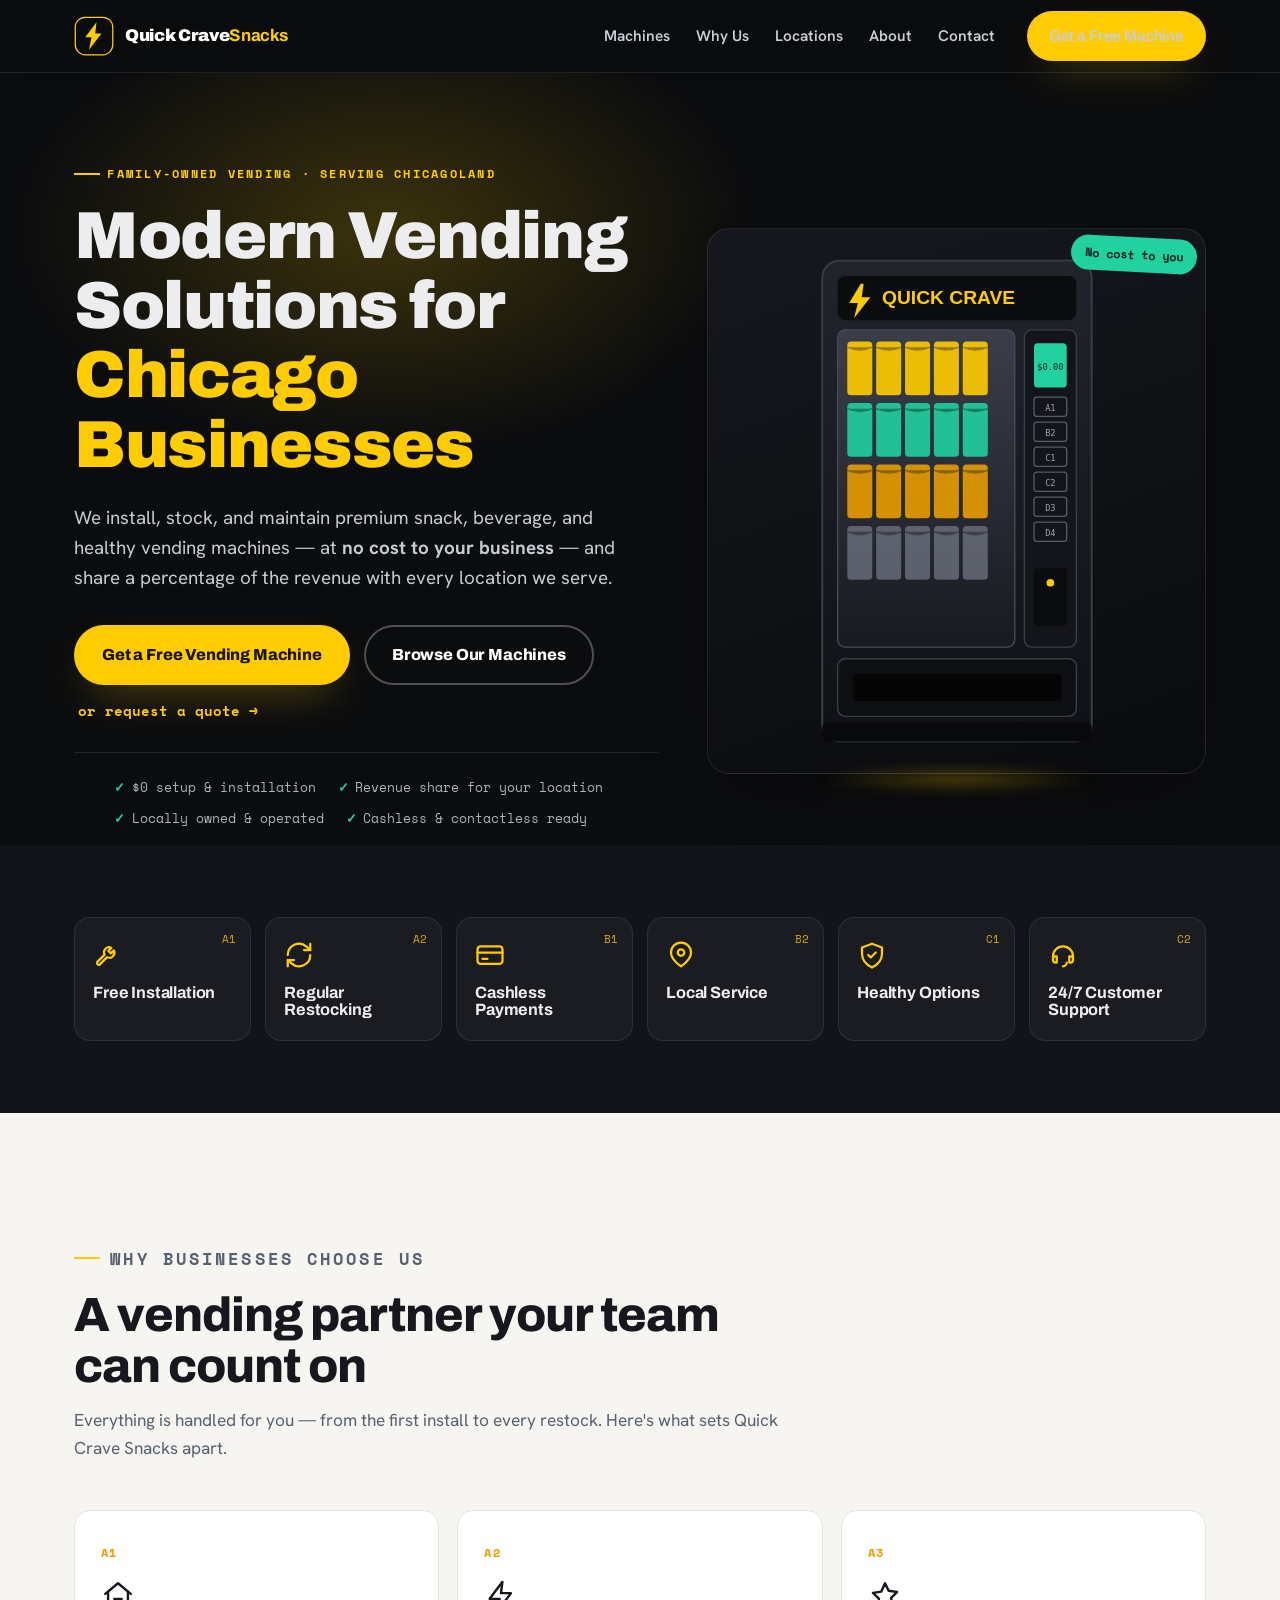
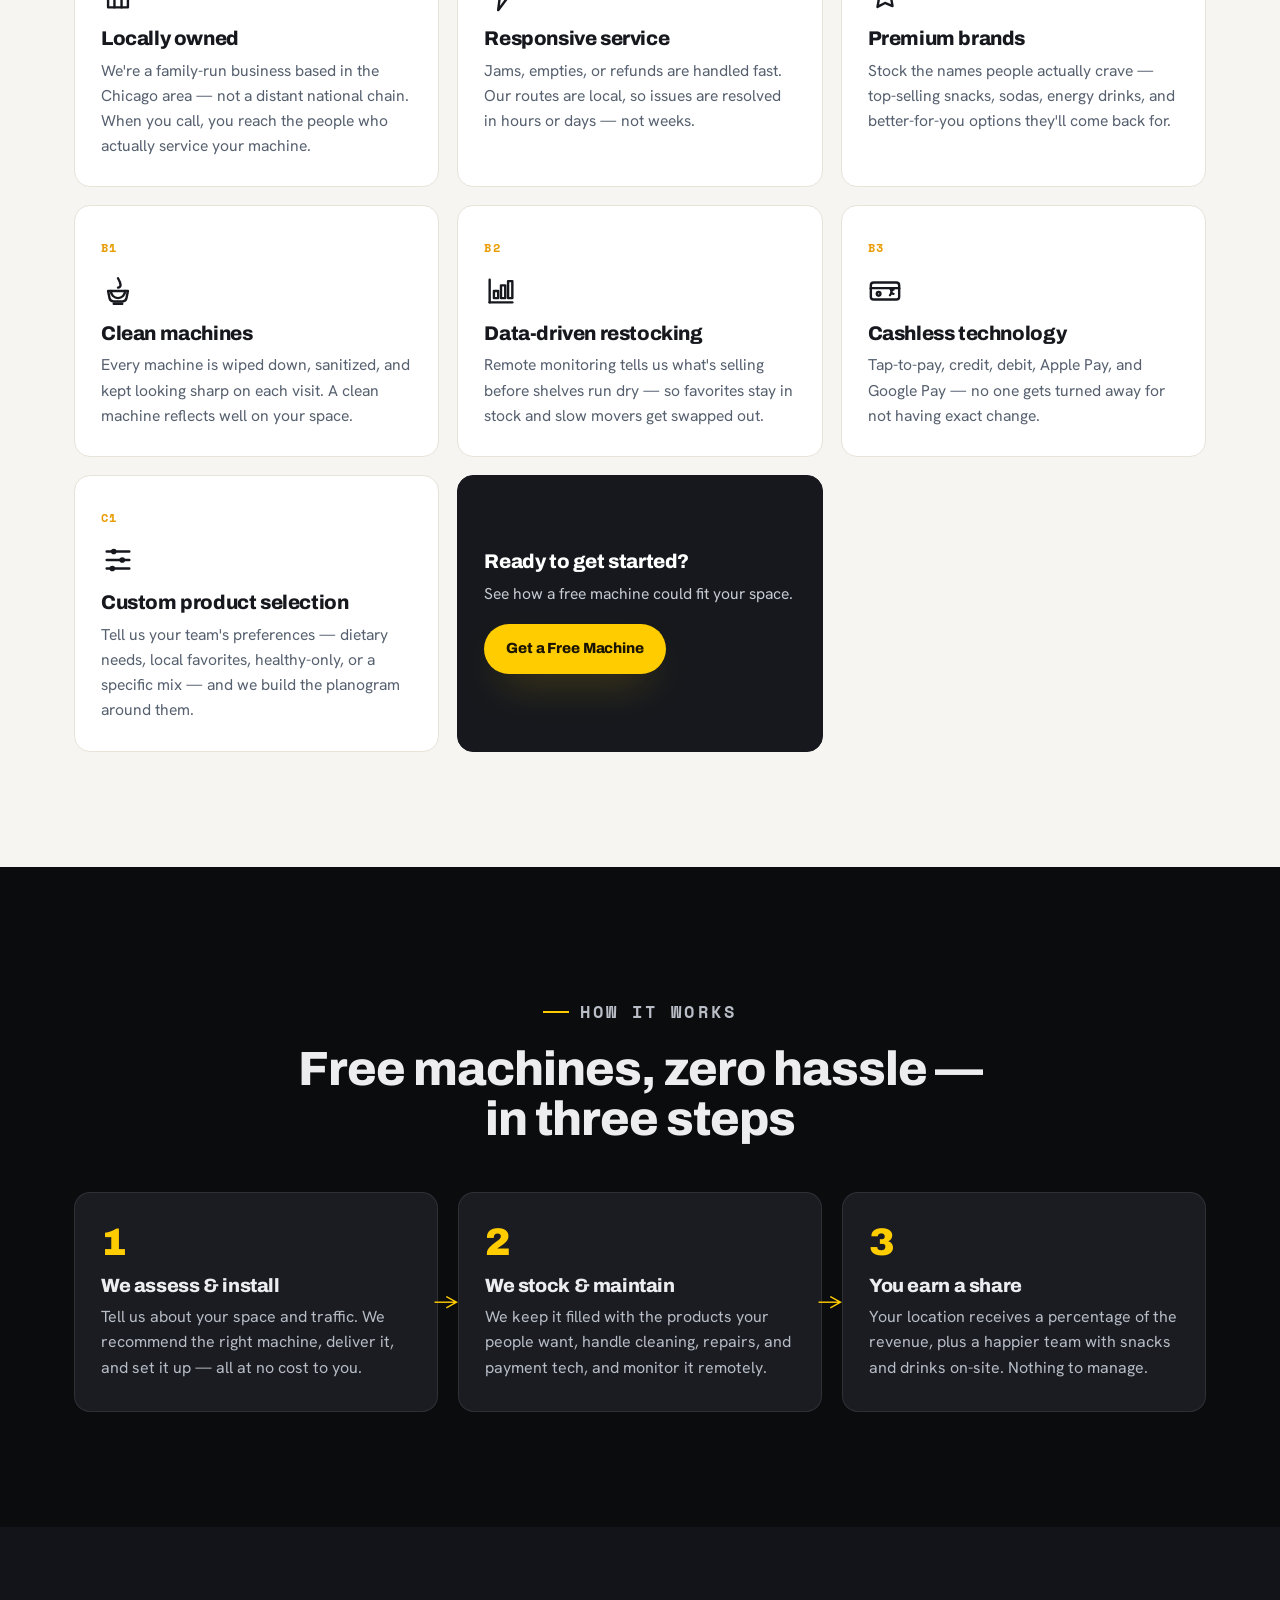
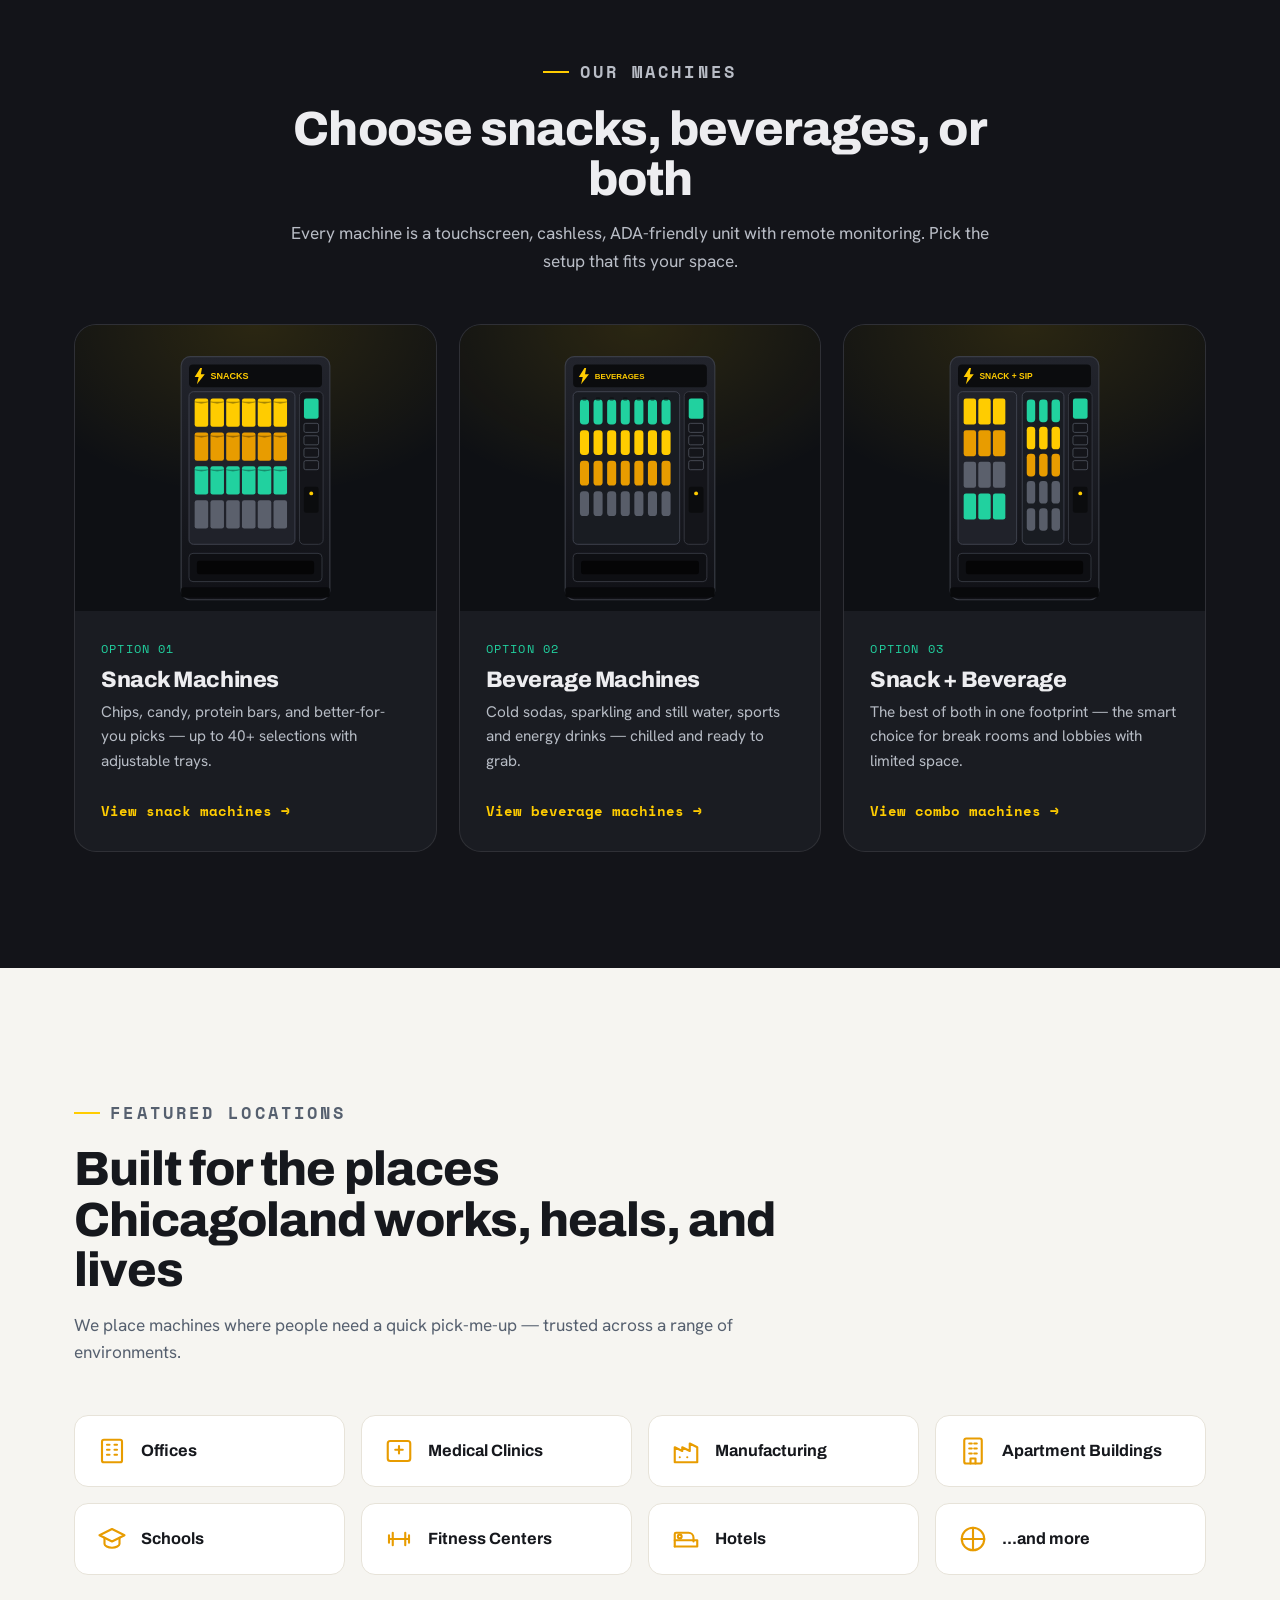
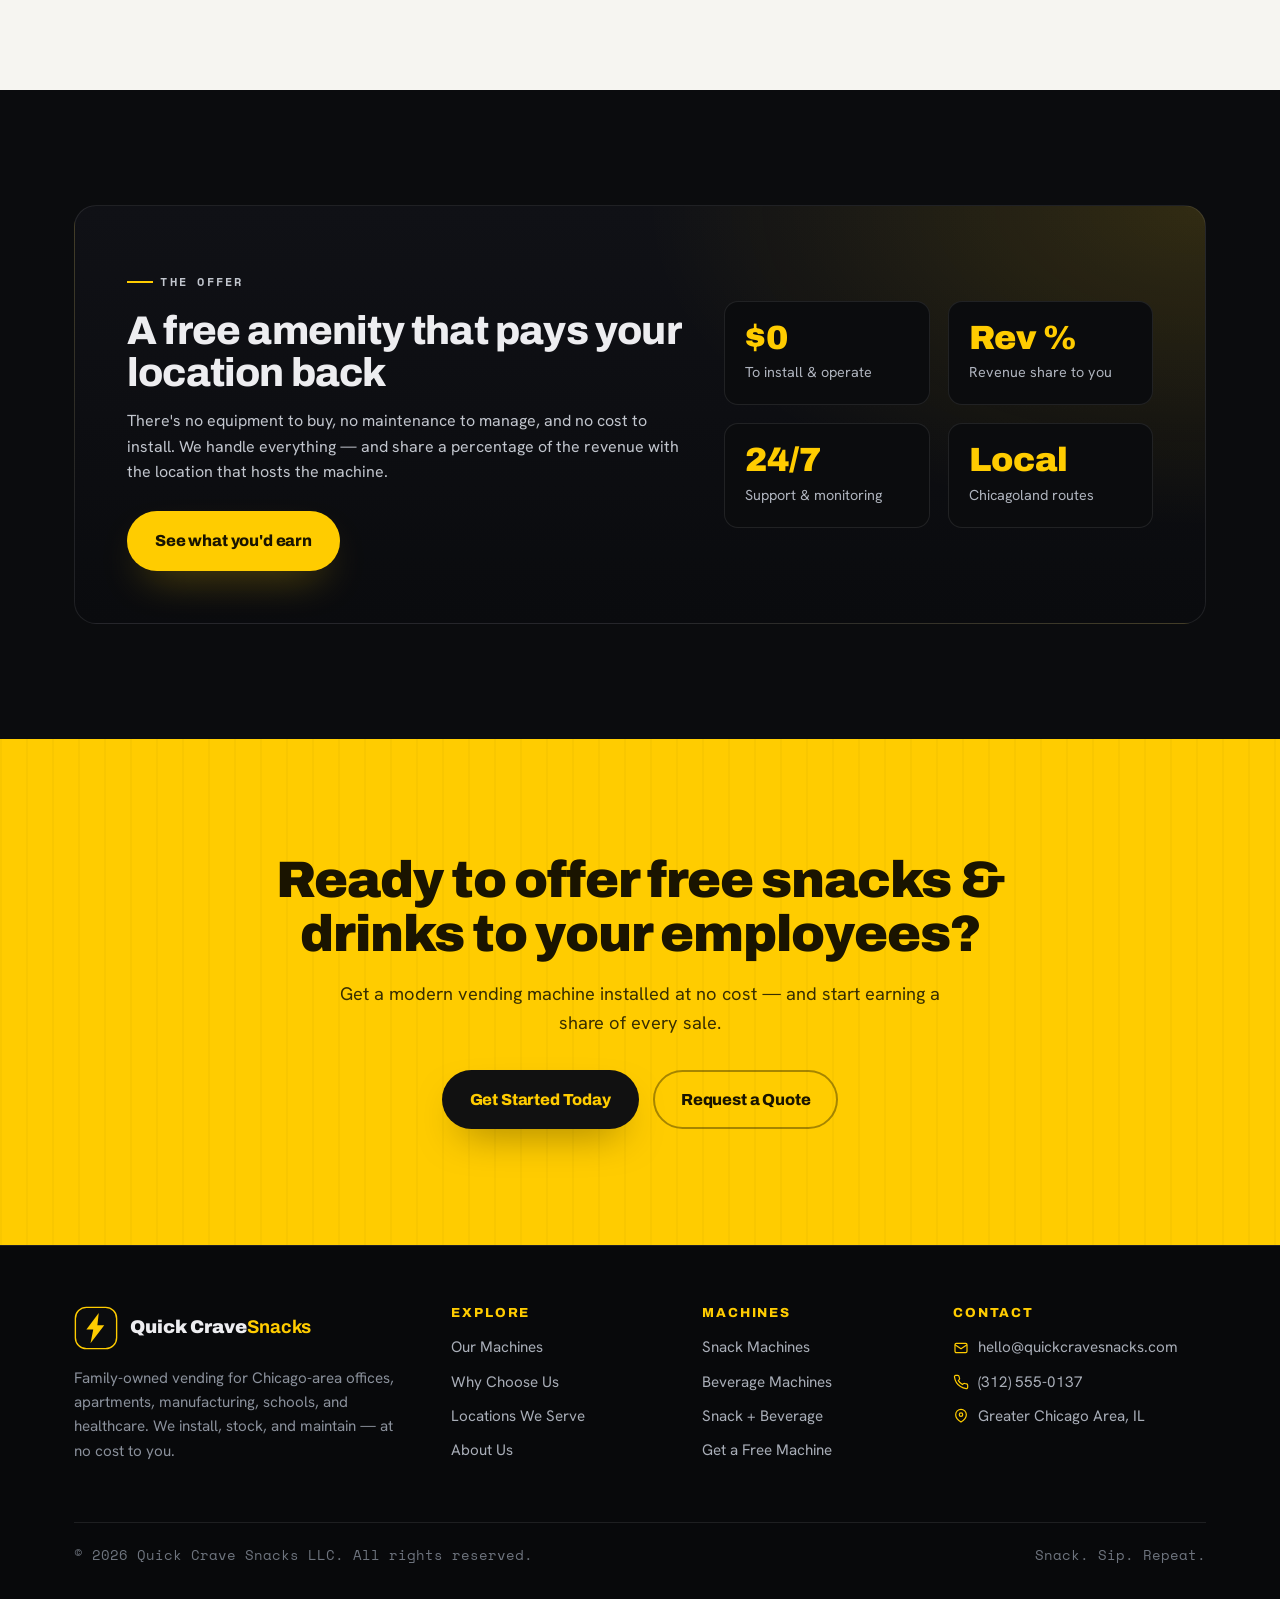
==== index.html @ 275d0c56 "Build out Quick Crave Snacks marketing site Adds the homepage, about, machines, and contact pages pl" ====
<!DOCTYPE html>
<html lang="en">
<head>
  <meta charset="UTF-8" />
  <meta name="viewport" content="width=device-width, initial-scale=1.0" />
  <title>Quick Crave Snacks — Free Vending Machines for Chicago Businesses</title>
  <meta name="description" content="Family-owned vending for Chicagoland. We install, stock, and maintain premium snack, beverage, and healthy vending machines at no cost to your business — plus a share of the revenue." />
  <link rel="icon" type="image/svg+xml" href="assets/favicon.svg" />
  <link rel="preconnect" href="https://fonts.googleapis.com" />
  <link rel="preconnect" href="https://fonts.gstatic.com" crossorigin />
  <link href="https://fonts.googleapis.com/css2?family=Archivo:wght@600;700;800;900&family=Hanken+Grotesk:wght@400;500;600;700&family=Space+Mono:wght@400;700&display=swap" rel="stylesheet" />
  <link rel="stylesheet" href="css/styles.css" />
</head>
<body>

  <!-- ===================== NAV ===================== -->
  <header class="nav">
    <div class="container nav-inner">
      <a class="nav-logo" href="index.html" aria-label="Quick Crave Snacks home">
        <img src="assets/logo.svg" alt="Quick Crave Snacks logo" />
        <span class="wordmark">Quick Crave<b>Snacks</b></span>
      </a>
      <nav class="nav-links" aria-label="Primary">
        <a href="machines.html">Machines</a>
        <a href="index.html#why">Why Us</a>
        <a href="index.html#locations">Locations</a>
        <a href="about.html">About</a>
        <a href="contact.html">Contact</a>
        <a class="btn btn-primary btn-sm nav-cta" href="contact.html">Get a Free Machine</a>
      </nav>
      <button class="nav-toggle" aria-label="Menu" aria-expanded="false"><span></span><span></span><span></span></button>
    </div>
  </header>

  <main>
  <!-- ===================== HERO ===================== -->
  <section class="section hero">
    <div class="container hero-grid">
      <div class="hero-copy">
        <!-- WHO WE ARE -->
        <p class="eyebrow">Family-owned vending · Serving Chicagoland</p>
        <!-- WHAT WE DO -->
        <h1>Modern Vending Solutions for <span class="hl">Chicago Businesses</span></h1>
        <p class="hero-sub">We install, stock, and maintain premium snack, beverage, and healthy vending machines — at <strong>no cost to your business</strong> — and share a percentage of the revenue with every location we serve.</p>
        <div class="hero-ctas">
          <a class="btn btn-primary" href="contact.html">Get a Free Vending Machine</a>
          <a class="btn btn-ghost" href="machines.html">Browse Our Machines</a>
          <a class="link-arrow hero-quote-link" href="contact.html">or request a quote →</a>
        </div>
        <!-- WHY CHOOSE US (at a glance) -->
        <ul class="trust-chips">
          <li>$0 setup &amp; installation</li>
          <li>Revenue share for your location</li>
          <li>Locally owned &amp; operated</li>
          <li>Cashless &amp; contactless ready</li>
        </ul>
      </div>
      <div class="hero-machine reveal">
        <div class="frame">
          <span class="hero-badge">No cost to you</span>
          <img src="assets/img/hero-machine.svg" alt="Modern Quick Crave Snacks combo vending machine with lit glass front" />
        </div>
      </div>
    </div>
  </section>

  <!-- ===================== QUICK BENEFITS ===================== -->
  <section class="section tight on-ink-2">
    <div class="container">
      <ul class="benefits" style="list-style:none;padding:0;margin:0">
        <li class="benefit reveal">
          <span class="code">A1</span>
          <svg class="ic" viewBox="0 0 24 24" fill="none" stroke="currentColor" stroke-width="1.8" stroke-linecap="round" stroke-linejoin="round"><path d="M14.7 6.3a4 4 0 0 0-5.4 5.4l-6 6a1.5 1.5 0 0 0 2 2l6-6a4 4 0 0 0 5.4-5.4l-2.4 2.4-2-2 2.4-2.4Z"/></svg>
          <h3>Free Installation</h3>
        </li>
        <li class="benefit reveal">
          <span class="code">A2</span>
          <svg class="ic" viewBox="0 0 24 24" fill="none" stroke="currentColor" stroke-width="1.8" stroke-linecap="round" stroke-linejoin="round"><path d="M3 12a9 9 0 0 1 15-6.7L21 8"/><path d="M21 3v5h-5"/><path d="M21 12a9 9 0 0 1-15 6.7L3 16"/><path d="M3 21v-5h5"/></svg>
          <h3>Regular Restocking</h3>
        </li>
        <li class="benefit reveal">
          <span class="code">B1</span>
          <svg class="ic" viewBox="0 0 24 24" fill="none" stroke="currentColor" stroke-width="1.8" stroke-linecap="round" stroke-linejoin="round"><rect x="2" y="5" width="20" height="14" rx="2.5"/><path d="M2 10h20"/><path d="M6 15h4"/></svg>
          <h3>Cashless Payments</h3>
        </li>
        <li class="benefit reveal">
          <span class="code">B2</span>
          <svg class="ic" viewBox="0 0 24 24" fill="none" stroke="currentColor" stroke-width="1.8" stroke-linecap="round" stroke-linejoin="round"><path d="M20 10c0 6-8 11-8 11s-8-5-8-11a8 8 0 0 1 16 0Z"/><circle cx="12" cy="10" r="2.6"/></svg>
          <h3>Local Service</h3>
        </li>
        <li class="benefit reveal">
          <span class="code">C1</span>
          <svg class="ic" viewBox="0 0 24 24" fill="none" stroke="currentColor" stroke-width="1.8" stroke-linecap="round" stroke-linejoin="round"><path d="M12 22c5-2.5 8-6.4 8-11V6l-8-3-8 3v5c0 4.6 3 8.5 8 11Z"/><path d="M9 12l2 2 4-4"/></svg>
          <h3>Healthy Options</h3>
        </li>
        <li class="benefit reveal">
          <span class="code">C2</span>
          <svg class="ic" viewBox="0 0 24 24" fill="none" stroke="currentColor" stroke-width="1.8" stroke-linecap="round" stroke-linejoin="round"><path d="M4 13a8 8 0 0 1 16 0"/><path d="M4 13v3a2 2 0 0 0 2 2h1v-5H6a2 2 0 0 0-2 2Z"/><path d="M20 13v3a2 2 0 0 1-2 2h-1v-5h1a2 2 0 0 1 2 2Z"/><path d="M12 21a3 3 0 0 0 3-3"/></svg>
          <h3>24/7 Customer Support</h3>
        </li>
      </ul>
    </div>
  </section>

  <!-- ===================== WHY BUSINESSES CHOOSE US ===================== -->
  <section class="section on-light" id="why">
    <div class="container">
      <div class="section-head">
        <p class="eyebrow">Why businesses choose us</p>
        <h2>A vending partner your team can count on</h2>
        <p>Everything is handled for you — from the first install to every restock. Here's what sets Quick Crave Snacks apart.</p>
      </div>
      <div class="reasons">
        <article class="reason reveal">
          <span class="code">A1</span>
          <svg class="ic" viewBox="0 0 24 24" fill="none" stroke="currentColor" stroke-width="1.7" stroke-linecap="round" stroke-linejoin="round"><path d="M3 10.5 12 3l9 7.5"/><path d="M5 9v11h14V9"/><path d="M9.5 20v-6h5v6"/></svg>
          <h3>Locally owned</h3>
          <p>We're a family-run business based in the Chicago area — not a distant national chain. When you call, you reach the people who actually service your machine.</p>
        </article>
        <article class="reason reveal">
          <span class="code">A2</span>
          <svg class="ic" viewBox="0 0 24 24" fill="none" stroke="currentColor" stroke-width="1.7" stroke-linecap="round" stroke-linejoin="round"><path d="M13 2 4 14h7l-1 8 9-12h-7l1-8Z"/></svg>
          <h3>Responsive service</h3>
          <p>Jams, empties, or refunds are handled fast. Our routes are local, so issues are resolved in hours or days — not weeks.</p>
        </article>
        <article class="reason reveal">
          <span class="code">A3</span>
          <svg class="ic" viewBox="0 0 24 24" fill="none" stroke="currentColor" stroke-width="1.7" stroke-linecap="round" stroke-linejoin="round"><path d="m12 3 2.6 5.3 5.9.9-4.2 4.1 1 5.8L12 16.9 6.7 19.7l1-5.8L3.5 9.8l5.9-.9L12 3Z"/></svg>
          <h3>Premium brands</h3>
          <p>Stock the names people actually crave — top-selling snacks, sodas, energy drinks, and better-for-you options they'll come back for.</p>
        </article>
        <article class="reason reveal">
          <span class="code">B1</span>
          <svg class="ic" viewBox="0 0 24 24" fill="none" stroke="currentColor" stroke-width="1.7" stroke-linecap="round" stroke-linejoin="round"><path d="M12 3s1.8 3 1.8 4.8A1.8 1.8 0 0 1 12 9.6M9 21h6M7 12a5 5 0 0 0 10 0"/><path d="M5 12h14l-1 5a3 3 0 0 1-3 2.4H9A3 3 0 0 1 6 17l-1-5Z"/></svg>
          <h3>Clean machines</h3>
          <p>Every machine is wiped down, sanitized, and kept looking sharp on each visit. A clean machine reflects well on your space.</p>
        </article>
        <article class="reason reveal">
          <span class="code">B2</span>
          <svg class="ic" viewBox="0 0 24 24" fill="none" stroke="currentColor" stroke-width="1.7" stroke-linecap="round" stroke-linejoin="round"><path d="M4 20V4"/><path d="M4 20h16"/><rect x="7" y="12" width="3" height="5"/><rect x="12" y="8" width="3" height="9"/><rect x="17" y="5" width="3" height="12"/></svg>
          <h3>Data-driven restocking</h3>
          <p>Remote monitoring tells us what's selling before shelves run dry — so favorites stay in stock and slow movers get swapped out.</p>
        </article>
        <article class="reason reveal">
          <span class="code">B3</span>
          <svg class="ic" viewBox="0 0 24 24" fill="none" stroke="currentColor" stroke-width="1.7" stroke-linecap="round" stroke-linejoin="round"><rect x="2" y="6" width="20" height="12" rx="2"/><path d="M2 10h20"/><circle cx="7.5" cy="14" r="1.3"/><path d="M18 14a1.5 1.5 0 0 1 0-3M15.5 15a3.5 3.5 0 0 0 0-5"/></svg>
          <h3>Cashless technology</h3>
          <p>Tap-to-pay, credit, debit, Apple Pay, and Google Pay — no one gets turned away for not having exact change.</p>
        </article>
        <article class="reason reveal">
          <span class="code">C1</span>
          <svg class="ic" viewBox="0 0 24 24" fill="none" stroke="currentColor" stroke-width="1.7" stroke-linecap="round" stroke-linejoin="round"><path d="M4 6h16M4 12h16M4 18h16"/><circle cx="9" cy="6" r="2" fill="currentColor" stroke="none"/><circle cx="15" cy="12" r="2" fill="currentColor" stroke="none"/><circle cx="8" cy="18" r="2" fill="currentColor" stroke="none"/></svg>
          <h3>Custom product selection</h3>
          <p>Tell us your team's preferences — dietary needs, local favorites, healthy-only, or a specific mix — and we build the planogram around them.</p>
        </article>
        <article class="reason reveal" style="display:flex;flex-direction:column;justify-content:center;background:var(--charcoal);border-color:var(--charcoal)">
          <h3 style="color:#fff">Ready to get started?</h3>
          <p style="color:#C7CBD3;margin-bottom:18px">See how a free machine could fit your space.</p>
          <a class="btn btn-primary btn-sm" href="contact.html" style="align-self:flex-start">Get a Free Machine</a>
        </article>
      </div>
    </div>
  </section>

  <!-- ===================== HOW IT WORKS (real 3-step sequence) ===================== -->
  <section class="section">
    <div class="container">
      <div class="section-head center">
        <p class="eyebrow">How it works</p>
        <h2>Free machines, zero hassle — in three steps</h2>
      </div>
      <div class="steps">
        <div class="step reveal">
          <span class="num">1</span>
          <h3>We assess &amp; install</h3>
          <p>Tell us about your space and traffic. We recommend the right machine, deliver it, and set it up — all at no cost to you.</p>
        </div>
        <div class="step reveal">
          <span class="num">2</span>
          <h3>We stock &amp; maintain</h3>
          <p>We keep it filled with the products your people want, handle cleaning, repairs, and payment tech, and monitor it remotely.</p>
        </div>
        <div class="step reveal">
          <span class="num">3</span>
          <h3>You earn a share</h3>
          <p>Your location receives a percentage of the revenue, plus a happier team with snacks and drinks on-site. Nothing to manage.</p>
        </div>
      </div>
    </div>
  </section>

  <!-- ===================== MACHINE OPTIONS ===================== -->
  <section class="section on-ink-2" id="options">
    <div class="container">
      <div class="section-head center">
        <p class="eyebrow">Our machines</p>
        <h2>Choose snacks, beverages, or both</h2>
        <p>Every machine is a touchscreen, cashless, ADA-friendly unit with remote monitoring. Pick the setup that fits your space.</p>
      </div>
      <div class="machine-cards">
        <a class="mcard reveal" href="machines.html#snacks">
          <div class="art"><img src="assets/img/snack-machine.svg" alt="Snack vending machine" /></div>
          <div class="body">
            <span class="kicker">OPTION 01</span>
            <h3>Snack Machines</h3>
            <p>Chips, candy, protein bars, and better-for-you picks — up to 40+ selections with adjustable trays.</p>
            <span class="link-arrow">View snack machines →</span>
          </div>
        </a>
        <a class="mcard reveal" href="machines.html#beverages">
          <div class="art"><img src="assets/img/beverage-machine.svg" alt="Beverage vending machine" /></div>
          <div class="body">
            <span class="kicker">OPTION 02</span>
            <h3>Beverage Machines</h3>
            <p>Cold sodas, sparkling and still water, sports and energy drinks — chilled and ready to grab.</p>
            <span class="link-arrow">View beverage machines →</span>
          </div>
        </a>
        <a class="mcard reveal" href="machines.html#combo">
          <div class="art"><img src="assets/img/combo-machine.svg" alt="Combination snack and beverage vending machine" /></div>
          <div class="body">
            <span class="kicker">OPTION 03</span>
            <h3>Snack + Beverage</h3>
            <p>The best of both in one footprint — the smart choice for break rooms and lobbies with limited space.</p>
            <span class="link-arrow">View combo machines →</span>
          </div>
        </a>
      </div>
    </div>
  </section>

  <!-- ===================== FEATURED LOCATIONS ===================== -->
  <section class="section on-light" id="locations">
    <div class="container">
      <div class="section-head">
        <p class="eyebrow">Featured locations</p>
        <h2>Built for the places Chicagoland works, heals, and lives</h2>
        <p>We place machines where people need a quick pick-me-up — trusted across a range of environments.</p>
      </div>
      <div class="loc-grid">
        <div class="loc reveal"><svg class="ic" viewBox="0 0 24 24" fill="none" stroke="currentColor" stroke-width="1.7" stroke-linecap="round" stroke-linejoin="round"><rect x="4" y="3" width="16" height="18" rx="1.5"/><path d="M8 7h2M14 7h2M8 11h2M14 11h2M8 15h2M14 15h2"/></svg><span>Offices</span></div>
        <div class="loc reveal"><svg class="ic" viewBox="0 0 24 24" fill="none" stroke="currentColor" stroke-width="1.7" stroke-linecap="round" stroke-linejoin="round"><rect x="3" y="4" width="18" height="16" rx="2"/><path d="M12 8v6M9 11h6"/></svg><span>Medical Clinics</span></div>
        <div class="loc reveal"><svg class="ic" viewBox="0 0 24 24" fill="none" stroke="currentColor" stroke-width="1.7" stroke-linecap="round" stroke-linejoin="round"><path d="M3 21V9l6 3V9l6 3V6l6 3v12H3Z"/><path d="M7 17h.01M13 17h.01"/></svg><span>Manufacturing</span></div>
        <div class="loc reveal"><svg class="ic" viewBox="0 0 24 24" fill="none" stroke="currentColor" stroke-width="1.7" stroke-linecap="round" stroke-linejoin="round"><rect x="5" y="2" width="14" height="20" rx="1.5"/><path d="M9 6h2M13 6h2M9 10h2M13 10h2M9 14h2M13 14h2M10 22v-4h4v4"/></svg><span>Apartment Buildings</span></div>
        <div class="loc reveal"><svg class="ic" viewBox="0 0 24 24" fill="none" stroke="currentColor" stroke-width="1.7" stroke-linecap="round" stroke-linejoin="round"><path d="M12 4 2 9l10 5 10-5-10-5Z"/><path d="M6 11v5c0 1.4 2.7 3 6 3s6-1.6 6-3v-5"/></svg><span>Schools</span></div>
        <div class="loc reveal"><svg class="ic" viewBox="0 0 24 24" fill="none" stroke="currentColor" stroke-width="1.7" stroke-linecap="round" stroke-linejoin="round"><path d="M4 9v6M20 9v6M4 12h16M7 7v10M17 7v10"/></svg><span>Fitness Centers</span></div>
        <div class="loc reveal"><svg class="ic" viewBox="0 0 24 24" fill="none" stroke="currentColor" stroke-width="1.7" stroke-linecap="round" stroke-linejoin="round"><path d="M3 18V8a1 1 0 0 1 1-1h10a4 4 0 0 1 4 4v3"/><path d="M3 13h18v5M3 18h18"/><circle cx="7" cy="10" r="1.5"/></svg><span>Hotels</span></div>
        <div class="loc reveal"><svg class="ic" viewBox="0 0 24 24" fill="none" stroke="currentColor" stroke-width="1.7" stroke-linecap="round" stroke-linejoin="round"><path d="M12 3v18M3 12h18"/><circle cx="12" cy="12" r="9"/></svg><span>...and more</span></div>
      </div>
    </div>
  </section>

  <!-- ===================== VALUE / REVENUE BAND ===================== -->
  <section class="section">
    <div class="container">
      <div class="value-band reveal">
        <div>
          <p class="eyebrow">The offer</p>
          <h2>A free amenity that pays your location back</h2>
          <p>There's no equipment to buy, no maintenance to manage, and no cost to install. We handle everything — and share a percentage of the revenue with the location that hosts the machine.</p>
          <a class="btn btn-primary" href="contact.html" style="margin-top:10px">See what you'd earn</a>
        </div>
        <div class="value-stats">
          <div class="stat"><div class="n">$0</div><div class="l">To install &amp; operate</div></div>
          <div class="stat"><div class="n">Rev&nbsp;%</div><div class="l">Revenue share to you</div></div>
          <div class="stat"><div class="n">24/7</div><div class="l">Support &amp; monitoring</div></div>
          <div class="stat"><div class="n">Local</div><div class="l">Chicagoland routes</div></div>
        </div>
      </div>
    </div>
  </section>

  <!-- ===================== BIG CTA ===================== -->
  <section class="section cta-band">
    <div class="container">
      <h2>Ready to offer free snacks &amp; drinks to your employees?</h2>
      <p>Get a modern vending machine installed at no cost — and start earning a share of every sale.</p>
      <div class="hero-ctas" style="justify-content:center">
        <a class="btn btn-primary" href="contact.html">Get Started Today</a>
        <a class="btn btn-ghost" href="contact.html">Request a Quote</a>
      </div>
    </div>
  </section>
  </main>

  <!-- ===================== FOOTER ===================== -->
  <footer class="footer">
    <div class="container">
      <div class="footer-grid">
        <div>
          <div class="brand-line">
            <img src="assets/logo.svg" alt="Quick Crave Snacks logo" />
            <span class="wordmark">Quick Crave<b>Snacks</b></span>
          </div>
          <p>Family-owned vending for Chicago-area offices, apartments, manufacturing, schools, and healthcare. We install, stock, and maintain — at no cost to you.</p>
        </div>
        <div>
          <h4>Explore</h4>
          <ul>
            <li><a href="machines.html">Our Machines</a></li>
            <li><a href="index.html#why">Why Choose Us</a></li>
            <li><a href="index.html#locations">Locations We Serve</a></li>
            <li><a href="about.html">About Us</a></li>
          </ul>
        </div>
        <div>
          <h4>Machines</h4>
          <ul>
            <li><a href="machines.html#snacks">Snack Machines</a></li>
            <li><a href="machines.html#beverages">Beverage Machines</a></li>
            <li><a href="machines.html#combo">Snack + Beverage</a></li>
            <li><a href="contact.html">Get a Free Machine</a></li>
          </ul>
        </div>
        <div>
          <h4>Contact</h4>
          <ul>
            <li class="contact-line"><svg viewBox="0 0 24 24" fill="none" stroke="currentColor" stroke-width="1.8"><rect x="3" y="5" width="18" height="14" rx="2"/><path d="m3 7 9 6 9-6"/></svg><a href="mailto:hello@quickcravesnacks.com">hello@quickcravesnacks.com</a></li>
            <li class="contact-line"><svg viewBox="0 0 24 24" fill="none" stroke="currentColor" stroke-width="1.8"><path d="M22 16.9v3a2 2 0 0 1-2.2 2 19.8 19.8 0 0 1-8.6-3 19.5 19.5 0 0 1-6-6 19.8 19.8 0 0 1-3-8.6A2 2 0 0 1 4.1 2h3a2 2 0 0 1 2 1.7c.1.9.4 1.8.7 2.7a2 2 0 0 1-.5 2.1L8.1 9.9a16 16 0 0 0 6 6l1.4-1.2a2 2 0 0 1 2.1-.5c.9.3 1.8.6 2.7.7a2 2 0 0 1 1.7 2Z"/></svg><a href="tel:+13125550137">(312) 555-0137</a></li>
            <li class="contact-line"><svg viewBox="0 0 24 24" fill="none" stroke="currentColor" stroke-width="1.8"><path d="M20 10c0 6-8 11-8 11s-8-5-8-11a8 8 0 0 1 16 0Z"/><circle cx="12" cy="10" r="2.6"/></svg><span>Greater Chicago Area, IL</span></li>
          </ul>
        </div>
      </div>
      <div class="footer-bottom">
        <span>© <span id="year">2026</span> Quick Crave Snacks LLC. All rights reserved.</span>
        <span>Snack. Sip. Repeat.</span>
      </div>
    </div>
  </footer>

  <script src="js/main.js"></script>
  <script>document.getElementById('year').textContent = new Date().getFullYear();</script>
</body>
</html>
---- css/styles.css ----
/* ==========================================================================
   Quick Crave Snacks — brand stylesheet
   Palette derived from the logo: black + golden amber (#FFCC00).
   Added: Fresh Mint (#21D19F) for "healthy/go", warm Paper for light sections.
   Type: Archivo (display) / Hanken Grotesk (body) / Space Mono (vend codes).
   ========================================================================== */

:root {
  --ink:      #0B0C0E;   /* near-black background          */
  --ink-2:    #131419;   /* raised dark surface            */
  --ink-3:    #1A1C22;   /* card on dark                   */
  --gold:     #FFCC00;   /* brand yellow (from logo)       */
  --gold-2:   #E89C00;   /* deep amber (from logo)         */
  --mint:     #21D19F;   /* fresh / healthy / "go"         */
  --mint-ink: #04231B;
  --paper:    #F6F5F1;   /* light section background       */
  --paper-2:  #FFFFFF;
  --slate:    #56606F;   /* muted text on light            */
  --charcoal: #16181D;   /* dark text on light             */
  --line-d:   rgba(255,255,255,.09);  /* borders on dark   */
  --line-l:   #E7E3D9;                /* borders on light  */
  --gold-soft: rgba(255,204,0,.14);

  --container: 1180px;
  --radius: 16px;
  --radius-lg: 22px;
  --shadow: 0 24px 60px -28px rgba(0,0,0,.55);
  --shadow-gold: 0 18px 44px -18px rgba(255,204,0,.45);

  --f-display: 'Archivo', system-ui, sans-serif;
  --f-body: 'Hanken Grotesk', system-ui, sans-serif;
  --f-mono: 'Space Mono', ui-monospace, monospace;
}

* { box-sizing: border-box; }

html { scroll-behavior: smooth; scroll-padding-top: 88px; }

body {
  margin: 0;
  font-family: var(--f-body);
  background: var(--ink);
  color: #EDEDF0;
  line-height: 1.6;
  -webkit-font-smoothing: antialiased;
  text-rendering: optimizeLegibility;
}

img, svg { max-width: 100%; display: block; }
a { color: inherit; text-decoration: none; }

h1, h2, h3, h4 {
  font-family: var(--f-display);
  line-height: 1.05;
  letter-spacing: -.02em;
  margin: 0;
  font-weight: 800;
}

p { margin: 0 0 1em; }

.container { width: 100%; max-width: var(--container); margin-inline: auto; padding-inline: 24px; }

/* ---- Eyebrow / section headers ---------------------------------------- */
.eyebrow {
  font-family: var(--f-mono);
  font-size: .78rem;
  font-weight: 700;
  letter-spacing: .18em;
  text-transform: uppercase;
  color: var(--gold);
  display: inline-flex;
  align-items: center;
  gap: .6em;
  margin: 0 0 18px;
}
.eyebrow::before {
  content: "";
  width: 26px; height: 2px;
  background: var(--gold);
  display: inline-block;
}
.section-head { max-width: 720px; margin-bottom: 48px; }
.section-head.center { margin-inline: auto; text-align: center; }
.section-head.center .eyebrow { justify-content: center; }
.section-head h2 { font-size: clamp(1.9rem, 4vw, 3rem); }
.section-head p { margin-top: 16px; font-size: 1.08rem; color: #B9BDC6; }
.on-light .section-head p { color: var(--slate); }

/* ---- Buttons ---------------------------------------------------------- */
.btn {
  --b: var(--gold);
  display: inline-flex; align-items: center; gap: .55em;
  font-family: var(--f-display);
  font-weight: 800;
  font-size: 1rem;
  letter-spacing: -.01em;
  padding: 15px 26px;
  border-radius: 999px;
  border: 2px solid transparent;
  cursor: pointer;
  transition: transform .18s ease, box-shadow .18s ease, background .18s ease, color .18s ease;
  white-space: nowrap;
}
.btn svg { width: 18px; height: 18px; }
.btn-primary { background: var(--gold); color: #1A1400; box-shadow: var(--shadow-gold); }
.btn-primary:hover { transform: translateY(-2px); background: #FFD633; }
.btn-ghost { background: transparent; color: #fff; border-color: rgba(255,255,255,.28); }
.btn-ghost:hover { border-color: var(--gold); color: var(--gold); transform: translateY(-2px); }
.on-light .btn-ghost { color: var(--charcoal); border-color: #C9C4B8; }
.on-light .btn-ghost:hover { color: var(--gold-2); border-color: var(--gold-2); }
.btn-mint { background: var(--mint); color: var(--mint-ink); }
.btn-mint:hover { transform: translateY(-2px); background: #34E0AF; }
.btn-sm { padding: 11px 20px; font-size: .92rem; }

.link-arrow {
  font-family: var(--f-mono); font-size: .9rem; font-weight: 700;
  color: var(--gold); display: inline-flex; align-items: center; gap: .4em;
  transition: gap .2s ease;
}
.link-arrow:hover { gap: .8em; }
.on-light .link-arrow { color: var(--gold-2); }

/* ---- Navigation ------------------------------------------------------- */
.nav {
  position: sticky; top: 0; z-index: 100;
  background: rgba(11,12,14,.72);
  backdrop-filter: blur(14px);
  border-bottom: 1px solid var(--line-d);
  transition: background .25s ease, box-shadow .25s ease;
}
.nav.scrolled { background: rgba(11,12,14,.94); box-shadow: 0 10px 30px -20px #000; }
.nav-inner { display: flex; align-items: center; gap: 28px; height: 72px; }
.nav-logo { display: flex; align-items: center; gap: 11px; }
.nav-logo img { height: 40px; width: auto; }
.nav-logo .wordmark { font-family: var(--f-display); font-weight: 900; font-size: 1.06rem; letter-spacing: -.02em; color: #fff; line-height: 1; }
.nav-logo .wordmark b { color: var(--gold); }
.nav-links { display: flex; gap: 26px; margin-left: auto; align-items: center; }
.nav-links a { font-size: .96rem; font-weight: 600; color: #C9CDD5; transition: color .16s ease; }
.nav-links a:hover, .nav-links a.active { color: var(--gold); }
.nav-cta { margin-left: 6px; }
.nav-toggle { display: none; background: none; border: 0; cursor: pointer; padding: 8px; margin-left: auto; }
.nav-toggle span { display: block; width: 24px; height: 2px; background: #fff; margin: 5px 0; transition: .25s; }

/* ---- Sections --------------------------------------------------------- */
.section { padding-block: clamp(64px, 9vw, 116px); position: relative; }
.section.on-light { background: var(--paper); color: var(--charcoal); }
.section.on-ink-2 { background: var(--ink-2); }
.section.tight { padding-block: clamp(44px, 6vw, 72px); }

/* ---- Hero ------------------------------------------------------------- */
.hero { position: relative; overflow: hidden; padding-top: clamp(48px, 7vw, 84px); padding-bottom: 0; }
.hero::before { /* vend glow */
  content: ""; position: absolute; inset: -20% 30% auto -10%;
  height: 620px;
  background: radial-gradient(closest-side, rgba(255,204,0,.20), rgba(255,204,0,0) 72%);
  pointer-events: none; z-index: 0;
}
.hero-grid {
  position: relative; z-index: 1;
  display: grid; grid-template-columns: 1.08fr .92fr; gap: 48px; align-items: center;
}
.hero h1 { font-size: clamp(2.5rem, 5.4vw, 4.15rem); font-weight: 900; }
.hero h1 .hl { color: var(--gold); }
.hero-sub { font-size: 1.18rem; color: #C7CBD3; max-width: 560px; margin-top: 22px; }
.hero-ctas { display: flex; flex-wrap: wrap; gap: 14px; margin-top: 32px; align-items: center; }
.hero-quote-link { margin-left: 4px; }
.trust-chips { display: flex; flex-wrap: wrap; gap: 10px 22px; margin-top: 30px; padding-top: 24px; border-top: 1px solid var(--line-d); }
.trust-chips li { list-style: none; font-family: var(--f-mono); font-size: .82rem; color: #AEB3BD; display: flex; align-items: center; gap: .5em; }
.trust-chips li::before { content: "✓"; color: var(--mint); font-weight: 700; }
.hero-machine { position: relative; }
.hero-machine .frame {
  position: relative;
  padding: 22px;
  border-radius: var(--radius-lg);
  background: linear-gradient(160deg, #16181e, #0A0B0E);
  border: 1px solid var(--line-d);
  box-shadow: var(--shadow);
}
.hero-machine .frame::after { /* soft floor glow */
  content: ""; position: absolute; left: 10%; right: 10%; bottom: -26px; height: 40px;
  background: radial-gradient(closest-side, rgba(255,204,0,.28), transparent 70%);
  filter: blur(6px);
}
.hero-machine img { margin-inline: auto; max-height: 500px; }
.hero-badge {
  position: absolute; top: 8px; right: 8px; z-index: 2;
  background: var(--mint); color: var(--mint-ink);
  font-family: var(--f-mono); font-weight: 700; font-size: .76rem;
  padding: 8px 14px; border-radius: 999px;
  transform: rotate(3deg);
  box-shadow: var(--shadow);
}

/* ---- Benefit strip ---------------------------------------------------- */
.benefits { display: grid; grid-template-columns: repeat(6, 1fr); gap: 14px; }
.benefit {
  position: relative;
  background: var(--ink-3);
  border: 1px solid var(--line-d);
  border-radius: var(--radius);
  padding: 22px 18px;
  transition: transform .2s ease, border-color .2s ease;
}
.benefit:hover { transform: translateY(-4px); border-color: rgba(255,204,0,.4); }
.benefit .code { position: absolute; top: 12px; right: 14px; font-family: var(--f-mono); font-size: .7rem; color: var(--gold); opacity: .8; }
.benefit .ic { width: 30px; height: 30px; color: var(--gold); margin-bottom: 14px; }
.benefit h3 { font-size: 1.02rem; font-weight: 700; letter-spacing: -.01em; }

/* ---- Reason cards (Why choose us) ------------------------------------- */
.reasons { display: grid; grid-template-columns: repeat(3, 1fr); gap: 18px; }
.reason {
  position: relative;
  background: var(--paper-2);
  border: 1px solid var(--line-l);
  border-radius: var(--radius);
  padding: 28px 26px;
  transition: transform .2s ease, box-shadow .2s ease;
}
.reason:hover { transform: translateY(-5px); box-shadow: var(--shadow); }
.reason .code { font-family: var(--f-mono); font-size: .74rem; font-weight: 700; color: var(--gold-2); letter-spacing: .1em; }
.reason .ic { width: 34px; height: 34px; color: var(--charcoal); margin: 14px 0 16px; }
.reason h3 { font-size: 1.24rem; color: var(--charcoal); margin-bottom: 8px; }
.reason p { color: var(--slate); margin: 0; font-size: .98rem; }

/* ---- How it works (real sequence → numbered) -------------------------- */
.steps { display: grid; grid-template-columns: repeat(3,1fr); gap: 20px; counter-reset: step; }
.step { position: relative; padding: 30px 26px; border: 1px solid var(--line-d); border-radius: var(--radius); background: var(--ink-3); }
.step .num {
  font-family: var(--f-display); font-weight: 900; font-size: 2.4rem; color: var(--gold);
  line-height: 1; display: block; margin-bottom: 14px;
}
.step h3 { font-size: 1.2rem; margin-bottom: 8px; }
.step p { color: #B7BCC5; margin: 0; }
.step:not(:last-child)::after {
  content: "→"; position: absolute; right: -22px; top: 50%; transform: translateY(-50%);
  color: var(--gold); font-size: 1.4rem; z-index: 2;
}

/* ---- Machine option cards --------------------------------------------- */
.machine-cards { display: grid; grid-template-columns: repeat(3,1fr); gap: 22px; }
.mcard {
  display: flex; flex-direction: column;
  background: var(--ink-3); border: 1px solid var(--line-d); border-radius: var(--radius-lg);
  overflow: hidden; transition: transform .22s ease, border-color .22s ease;
}
.mcard:hover { transform: translateY(-6px); border-color: rgba(255,204,0,.45); }
.mcard .art {
  background: radial-gradient(120% 100% at 50% 0%, rgba(255,204,0,.12), transparent 60%), #0E1014;
  padding: 26px 26px 0; text-align: center;
}
.mcard .art img { margin-inline: auto; max-height: 260px; }
.mcard .body { padding: 24px 26px 28px; }
.mcard .kicker { font-family: var(--f-mono); font-size: .74rem; color: var(--mint); letter-spacing: .1em; }
.mcard h3 { font-size: 1.4rem; margin: 8px 0 8px; }
.mcard p { color: #B7BCC5; font-size: .96rem; }
.mcard .link-arrow { margin-top: 10px; }

/* ---- Locations -------------------------------------------------------- */
.loc-grid { display: grid; grid-template-columns: repeat(4, 1fr); gap: 16px; }
.loc {
  display: flex; align-items: center; gap: 14px;
  background: var(--paper-2); border: 1px solid var(--line-l); border-radius: 14px;
  padding: 20px 22px; transition: transform .18s ease, box-shadow .18s ease;
}
.loc:hover { transform: translateY(-3px); box-shadow: var(--shadow); }
.loc .ic { width: 30px; height: 30px; color: var(--gold-2); flex: none; }
.loc span { font-family: var(--f-display); font-weight: 700; color: var(--charcoal); font-size: 1.02rem; }

/* ---- Revenue / value band --------------------------------------------- */
.value-band {
  background:
    radial-gradient(90% 140% at 100% 0%, rgba(255,204,0,.14), transparent 55%),
    linear-gradient(180deg, #101116, #0A0B0E);
  border: 1px solid var(--line-d); border-radius: var(--radius-lg);
  padding: clamp(30px, 5vw, 52px);
  display: grid; grid-template-columns: 1.3fr 1fr; gap: 40px; align-items: center;
}
.value-band h2 { font-size: clamp(1.7rem, 3.4vw, 2.5rem); }
.value-band p { color: #C2C6CE; margin-top: 14px; }
.value-stats { display: grid; grid-template-columns: 1fr 1fr; gap: 18px; }
.stat { background: var(--ink); border: 1px solid var(--line-d); border-radius: 14px; padding: 20px; }
.stat .n { font-family: var(--f-display); font-weight: 900; font-size: 2.1rem; color: var(--gold); line-height: 1; }
.stat .l { font-size: .9rem; color: #AEB3BD; margin-top: 6px; }

/* ---- Big CTA ---------------------------------------------------------- */
.cta-band { position: relative; overflow: hidden; text-align: center; background: var(--gold); color: #1A1400; }
.cta-band::before {
  content: ""; position: absolute; inset: 0;
  background: repeating-linear-gradient(90deg, rgba(0,0,0,.05) 0 2px, transparent 2px 26px);
  opacity: .5;
}
.cta-band .container { position: relative; }
.cta-band h2 { font-size: clamp(2rem, 4.6vw, 3.2rem); font-weight: 900; max-width: 860px; margin-inline: auto; }
.cta-band p { font-size: 1.14rem; margin: 18px auto 30px; max-width: 620px; color: #382e00; }
.cta-band .btn-primary { background: #111; color: #FFCC00; box-shadow: 0 18px 40px -18px rgba(0,0,0,.5); }
.cta-band .btn-primary:hover { background: #000; }
.cta-band .btn-ghost { border-color: rgba(0,0,0,.35); color: #1A1400; }
.cta-band .btn-ghost:hover { border-color: #111; color: #111; }

/* ---- Footer ----------------------------------------------------------- */
.footer { background: #08090B; border-top: 1px solid var(--line-d); padding-block: 60px 32px; }
.footer-grid { display: grid; grid-template-columns: 1.6fr 1fr 1fr 1.2fr; gap: 40px; }
.footer .brand-line { display: flex; align-items: center; gap: 12px; margin-bottom: 16px; }
.footer .brand-line img { height: 44px; }
.footer .brand-line .wordmark { font-family: var(--f-display); font-weight: 900; font-size: 1.15rem; }
.footer .brand-line .wordmark b { color: var(--gold); }
.footer p { color: #8A909B; font-size: .95rem; max-width: 320px; }
.footer h4 { font-family: var(--f-display); font-size: .82rem; letter-spacing: .14em; text-transform: uppercase; color: var(--gold); margin-bottom: 16px; }
.footer ul { list-style: none; padding: 0; margin: 0; display: grid; gap: 10px; }
.footer ul a, .footer ul li { color: #A9AEB8; font-size: .95rem; }
.footer ul a:hover { color: var(--gold); }
.footer .contact-line { display: flex; align-items: center; gap: 9px; }
.footer .contact-line svg { width: 16px; height: 16px; color: var(--gold); flex: none; }
.footer-bottom { border-top: 1px solid var(--line-d); margin-top: 44px; padding-top: 22px; display: flex; justify-content: space-between; flex-wrap: wrap; gap: 10px; color: #6E747E; font-size: .85rem; font-family: var(--f-mono); }

/* ---- Reveal on scroll ------------------------------------------------- */
.reveal { opacity: 0; transform: translateY(22px); transition: opacity .6s ease, transform .6s ease; }
.reveal.in { opacity: 1; transform: none; }

/* ==========================================================================
   Interior pages (About / Machines / Contact)
   ========================================================================== */
.page-hero { padding-block: clamp(56px, 8vw, 96px) clamp(40px, 6vw, 64px); position: relative; overflow: hidden; }
.page-hero::before {
  content: ""; position: absolute; inset: -30% 0 auto 40%; height: 400px;
  background: radial-gradient(closest-side, rgba(255,204,0,.16), transparent 70%);
}
.page-hero .container { position: relative; }
.page-hero h1 { font-size: clamp(2.3rem, 5vw, 3.6rem); font-weight: 900; max-width: 780px; }
.page-hero .lede { font-size: 1.2rem; color: #C7CBD3; max-width: 640px; margin-top: 20px; }

/* About */
.mvv { display: grid; grid-template-columns: repeat(3,1fr); gap: 20px; }
.mvv .card { background: var(--paper-2); border: 1px solid var(--line-l); border-radius: var(--radius); padding: 30px 28px; }
.mvv .card .ic { width: 34px; height: 34px; color: var(--gold-2); margin-bottom: 14px; }
.mvv .card h3 { color: var(--charcoal); font-size: 1.35rem; margin-bottom: 10px; }
.mvv .card p { color: var(--slate); margin: 0; }
.story { display: grid; grid-template-columns: 1.1fr .9fr; gap: 48px; align-items: center; }
.story .prose p { color: #C4C8D0; font-size: 1.06rem; }
.story .prose p:first-of-type { font-size: 1.18rem; color: #E7E9ED; }
.story-aside { background: var(--ink-3); border: 1px solid var(--line-d); border-radius: var(--radius-lg); padding: 32px; }
.story-aside h3 { color: var(--gold); font-size: 1.05rem; font-family: var(--f-mono); letter-spacing: .06em; margin-bottom: 18px; text-transform: uppercase; }
.values-list { list-style: none; padding: 0; margin: 0; display: grid; gap: 16px; }
.values-list li { display: flex; gap: 14px; align-items: flex-start; }
.values-list .v-code { font-family: var(--f-mono); color: var(--gold); font-weight: 700; font-size: .82rem; flex: none; padding-top: 3px; }
.values-list strong { color: #fff; }
.values-list span { color: #AEB3BD; display: block; font-size: .95rem; }

.service-area { display: grid; grid-template-columns: 1fr 1fr; gap: 40px; align-items: center; }
.area-chips { display: flex; flex-wrap: wrap; gap: 10px; }
.area-chips li { list-style: none; font-family: var(--f-mono); font-size: .84rem; padding: 9px 14px; border-radius: 999px; border: 1px solid var(--line-l); color: var(--charcoal); background: #fff; }

/* Machines */
.machine-nav { display: flex; flex-wrap: wrap; gap: 12px; margin-top: 28px; }
.machine-nav a { font-family: var(--f-mono); font-size: .86rem; padding: 10px 18px; border-radius: 999px; border: 1px solid var(--line-d); color: #D6D9DF; transition: .18s; }
.machine-nav a:hover { border-color: var(--gold); color: var(--gold); }

.spec-block { display: grid; grid-template-columns: .95fr 1.05fr; gap: 48px; align-items: center; scroll-margin-top: 96px; }
.spec-block.flip { grid-template-columns: 1.05fr .95fr; }
.spec-block.flip .spec-art { order: 2; }
.spec-art {
  background: radial-gradient(120% 100% at 50% 0%, rgba(255,204,0,.12), transparent 60%);
  border: 1px solid var(--line-d); border-radius: var(--radius-lg); padding: 30px; text-align: center;
}
.spec-art img { margin-inline: auto; max-height: 440px; }
.spec-content .kicker { font-family: var(--f-mono); color: var(--mint); letter-spacing: .12em; font-size: .8rem; text-transform: uppercase; }
.spec-content h2 { font-size: clamp(1.7rem, 3.4vw, 2.4rem); margin: 12px 0 14px; }
.spec-content > p { color: #C2C6CE; max-width: 520px; }
.spec-table { list-style: none; padding: 0; margin: 22px 0 0; display: grid; gap: 0; border-top: 1px solid var(--line-d); }
.spec-table li { display: grid; grid-template-columns: 190px 1fr; gap: 16px; padding: 13px 0; border-bottom: 1px solid var(--line-d); }
.spec-table .k { font-family: var(--f-mono); font-size: .82rem; color: #8E94A0; letter-spacing: .04em; text-transform: uppercase; }
.spec-table .val { color: #E7E9ED; font-weight: 600; }
.feature-pills { display: flex; flex-wrap: wrap; gap: 10px; margin-top: 22px; }
.feature-pills li { list-style: none; display: flex; align-items: center; gap: .5em; font-size: .86rem; font-family: var(--f-mono); color: #CBD0D8; background: var(--ink-3); border: 1px solid var(--line-d); padding: 8px 14px; border-radius: 999px; }
.feature-pills li svg { width: 15px; height: 15px; color: var(--mint); }

/* Contact / forms */
.contact-grid { display: grid; grid-template-columns: 1.15fr .85fr; gap: 48px; align-items: start; }
.form-card { background: var(--ink-3); border: 1px solid var(--line-d); border-radius: var(--radius-lg); padding: clamp(24px, 4vw, 40px); }
.field { margin-bottom: 18px; }
.field label { display: block; font-family: var(--f-mono); font-size: .78rem; letter-spacing: .06em; text-transform: uppercase; color: #9CA2AE; margin-bottom: 8px; }
.field input, .field select, .field textarea {
  width: 100%; font-family: var(--f-body); font-size: 1rem; color: #fff;
  background: var(--ink); border: 1px solid var(--line-d); border-radius: 12px; padding: 13px 15px;
  transition: border-color .16s ease, box-shadow .16s ease;
}
.field textarea { resize: vertical; min-height: 120px; }
.field input:focus, .field select:focus, .field textarea:focus {
  outline: none; border-color: var(--gold); box-shadow: 0 0 0 3px var(--gold-soft);
}
.field-row { display: grid; grid-template-columns: 1fr 1fr; gap: 16px; }
.form-card .btn-primary { width: 100%; justify-content: center; margin-top: 6px; }
.form-note { font-size: .82rem; color: #7E848F; margin-top: 14px; text-align: center; }

.contact-aside .info-block { padding: 22px 0; border-bottom: 1px solid var(--line-d); }
.contact-aside .info-block:first-child { padding-top: 0; }
.contact-aside .ic-row { display: flex; gap: 14px; align-items: flex-start; }
.contact-aside .ic-row svg { width: 22px; height: 22px; color: var(--gold); flex: none; margin-top: 3px; }
.contact-aside h3 { font-size: 1.05rem; margin-bottom: 4px; }
.contact-aside a, .contact-aside p { color: #B7BCC5; margin: 0; }
.contact-aside a:hover { color: var(--gold); }

/* ==========================================================================
   Responsive
   ========================================================================== */
@media (max-width: 1024px) {
  .hero-grid { grid-template-columns: 1fr; }
  .hero-machine { max-width: 440px; margin-inline: auto; }
  .benefits { grid-template-columns: repeat(3, 1fr); }
  .reasons { grid-template-columns: repeat(2, 1fr); }
  .machine-cards { grid-template-columns: 1fr; max-width: 460px; margin-inline: auto; }
  .loc-grid { grid-template-columns: repeat(2, 1fr); }
  .value-band, .story, .service-area, .contact-grid { grid-template-columns: 1fr; }
  .spec-block, .spec-block.flip { grid-template-columns: 1fr; }
  .spec-block.flip .spec-art { order: 0; }
  .mvv { grid-template-columns: 1fr; }
  .footer-grid { grid-template-columns: 1fr 1fr; }
  .step:not(:last-child)::after { display: none; }
}
@media (max-width: 640px) {
  .nav-links { display: none; }
  .nav-links.open {
    display: flex; flex-direction: column; position: absolute; top: 72px; left: 0; right: 0;
    background: var(--ink-2); border-bottom: 1px solid var(--line-d); padding: 18px 24px; gap: 16px;
  }
  .nav-toggle { display: block; }
  .nav-cta { display: none; }
  .benefits { grid-template-columns: 1fr 1fr; }
  .reasons, .steps, .loc-grid, .field-row { grid-template-columns: 1fr; }
  .footer-grid { grid-template-columns: 1fr; }
  .hero-ctas .btn { width: 100%; justify-content: center; }
}

@media (prefers-reduced-motion: reduce) {
  * { animation: none !important; transition: none !important; scroll-behavior: auto !important; }
  .reveal { opacity: 1; transform: none; }
}

:focus-visible { outline: 3px solid var(--gold); outline-offset: 3px; border-radius: 6px; }
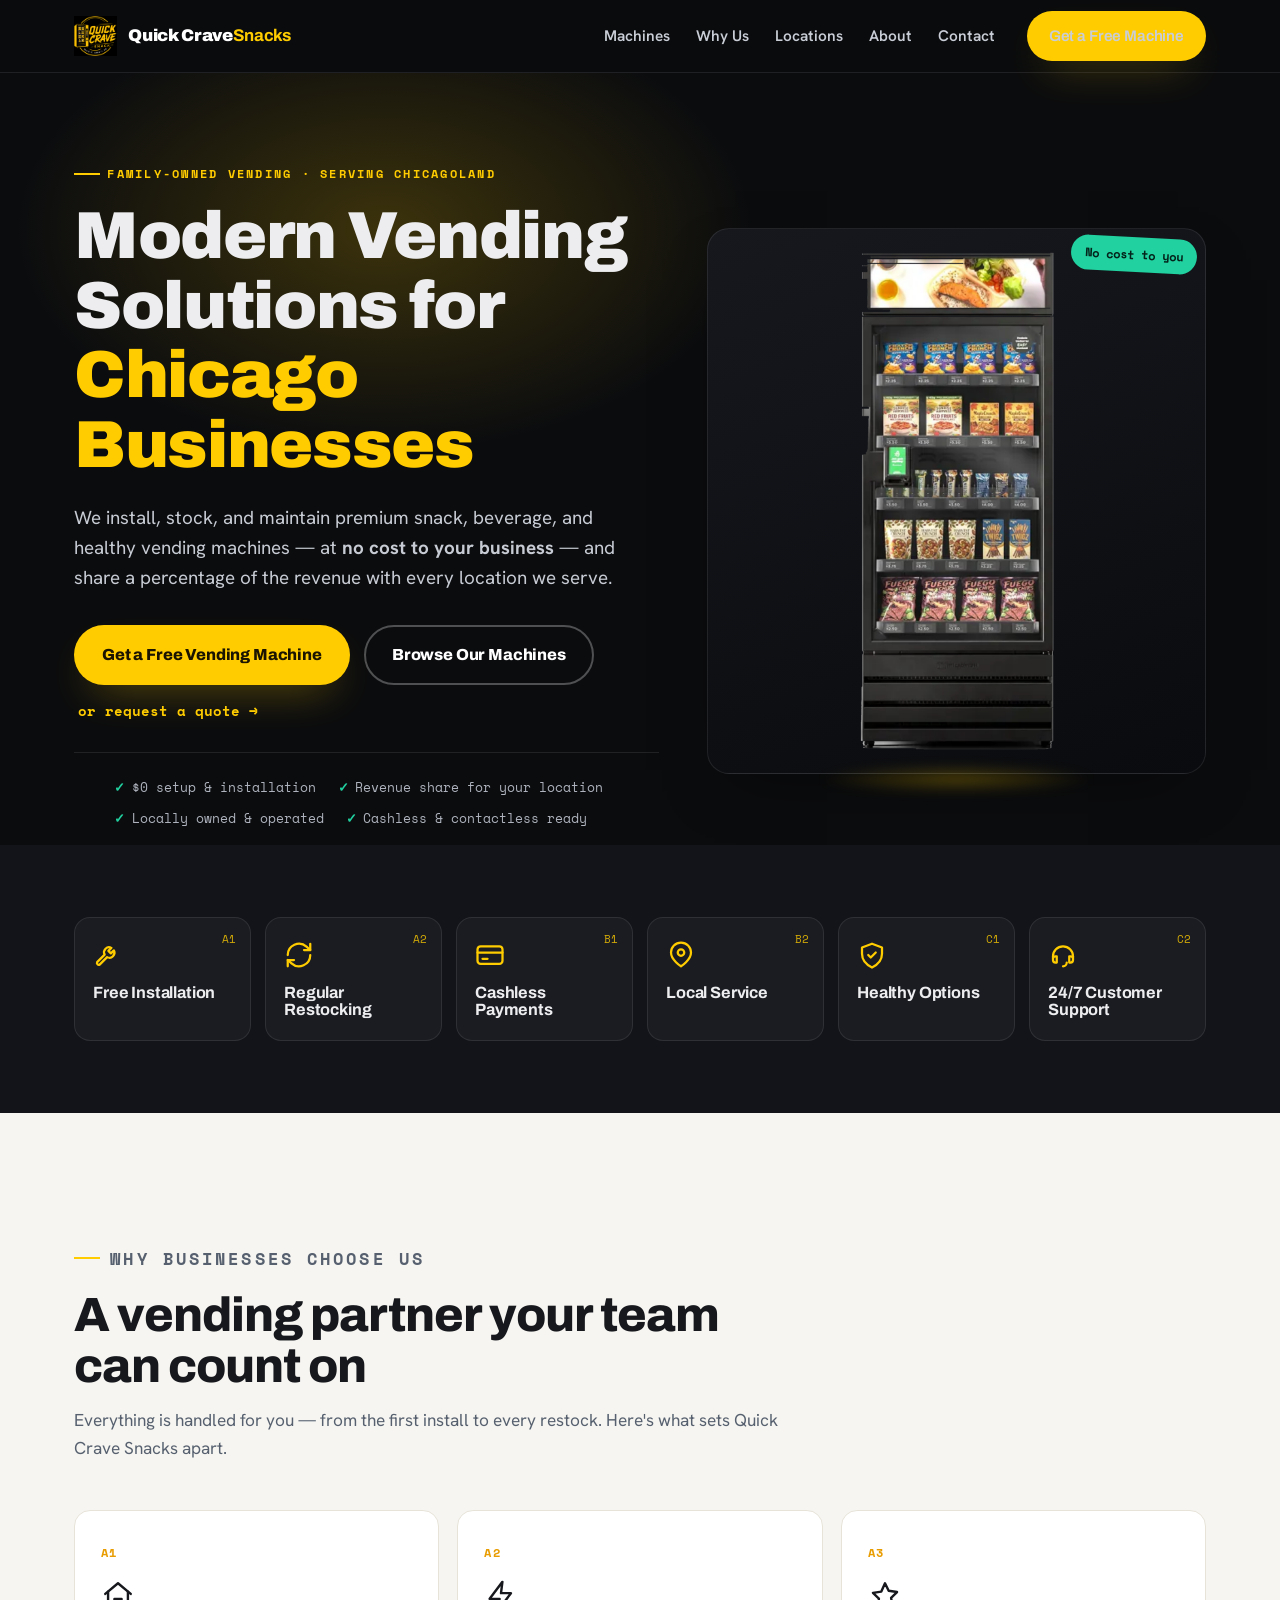
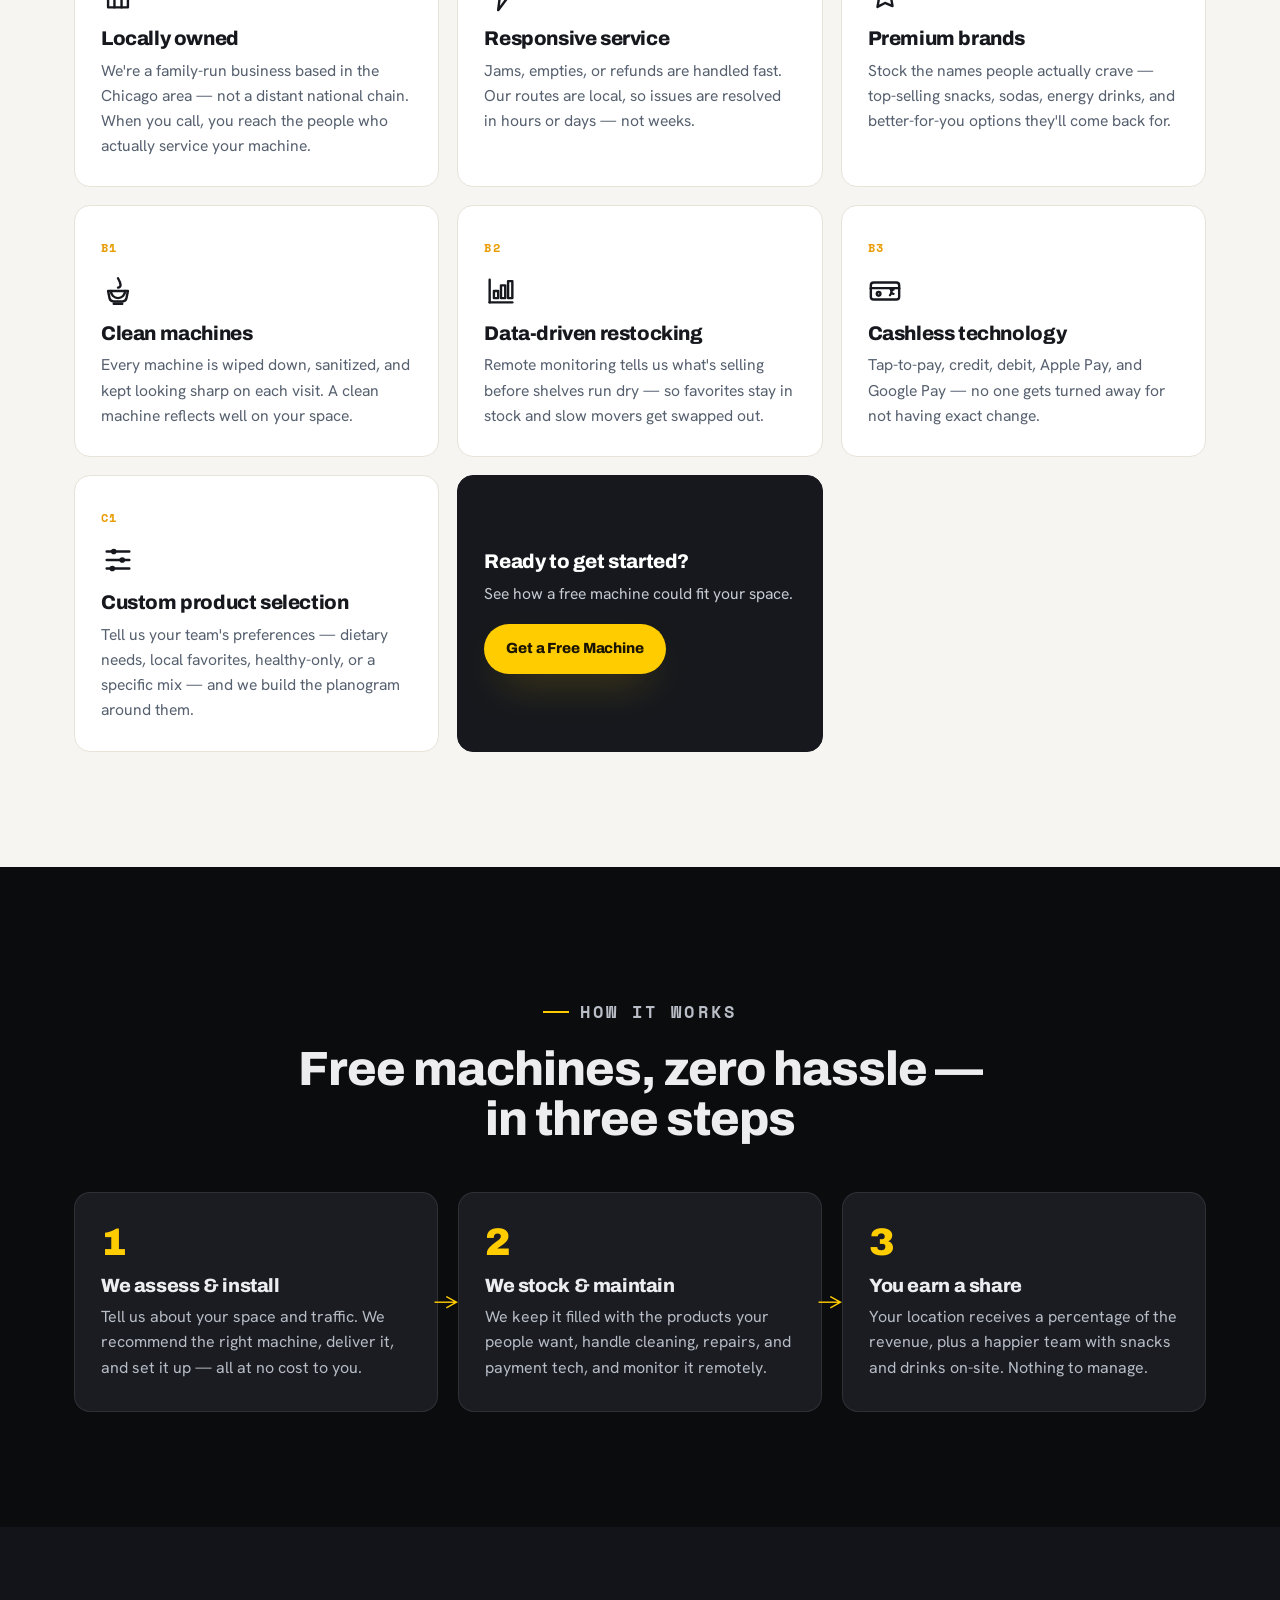
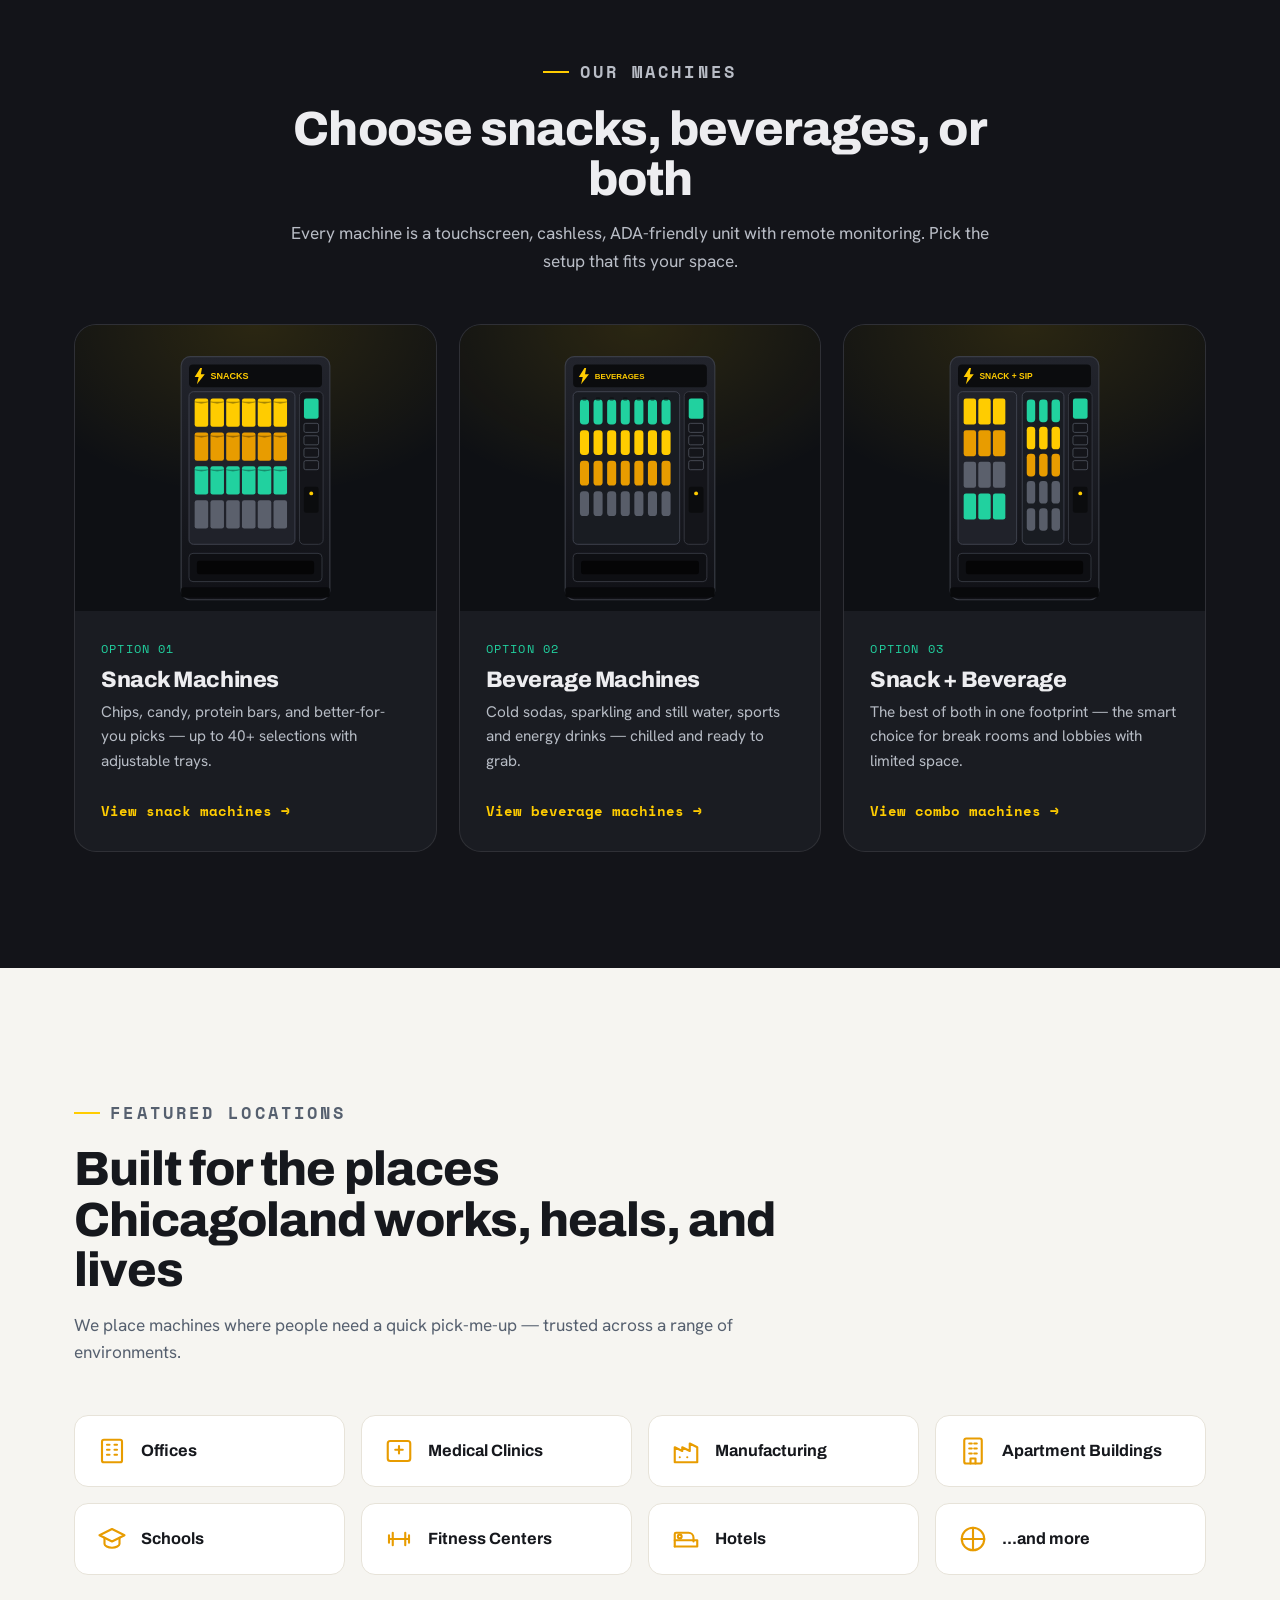
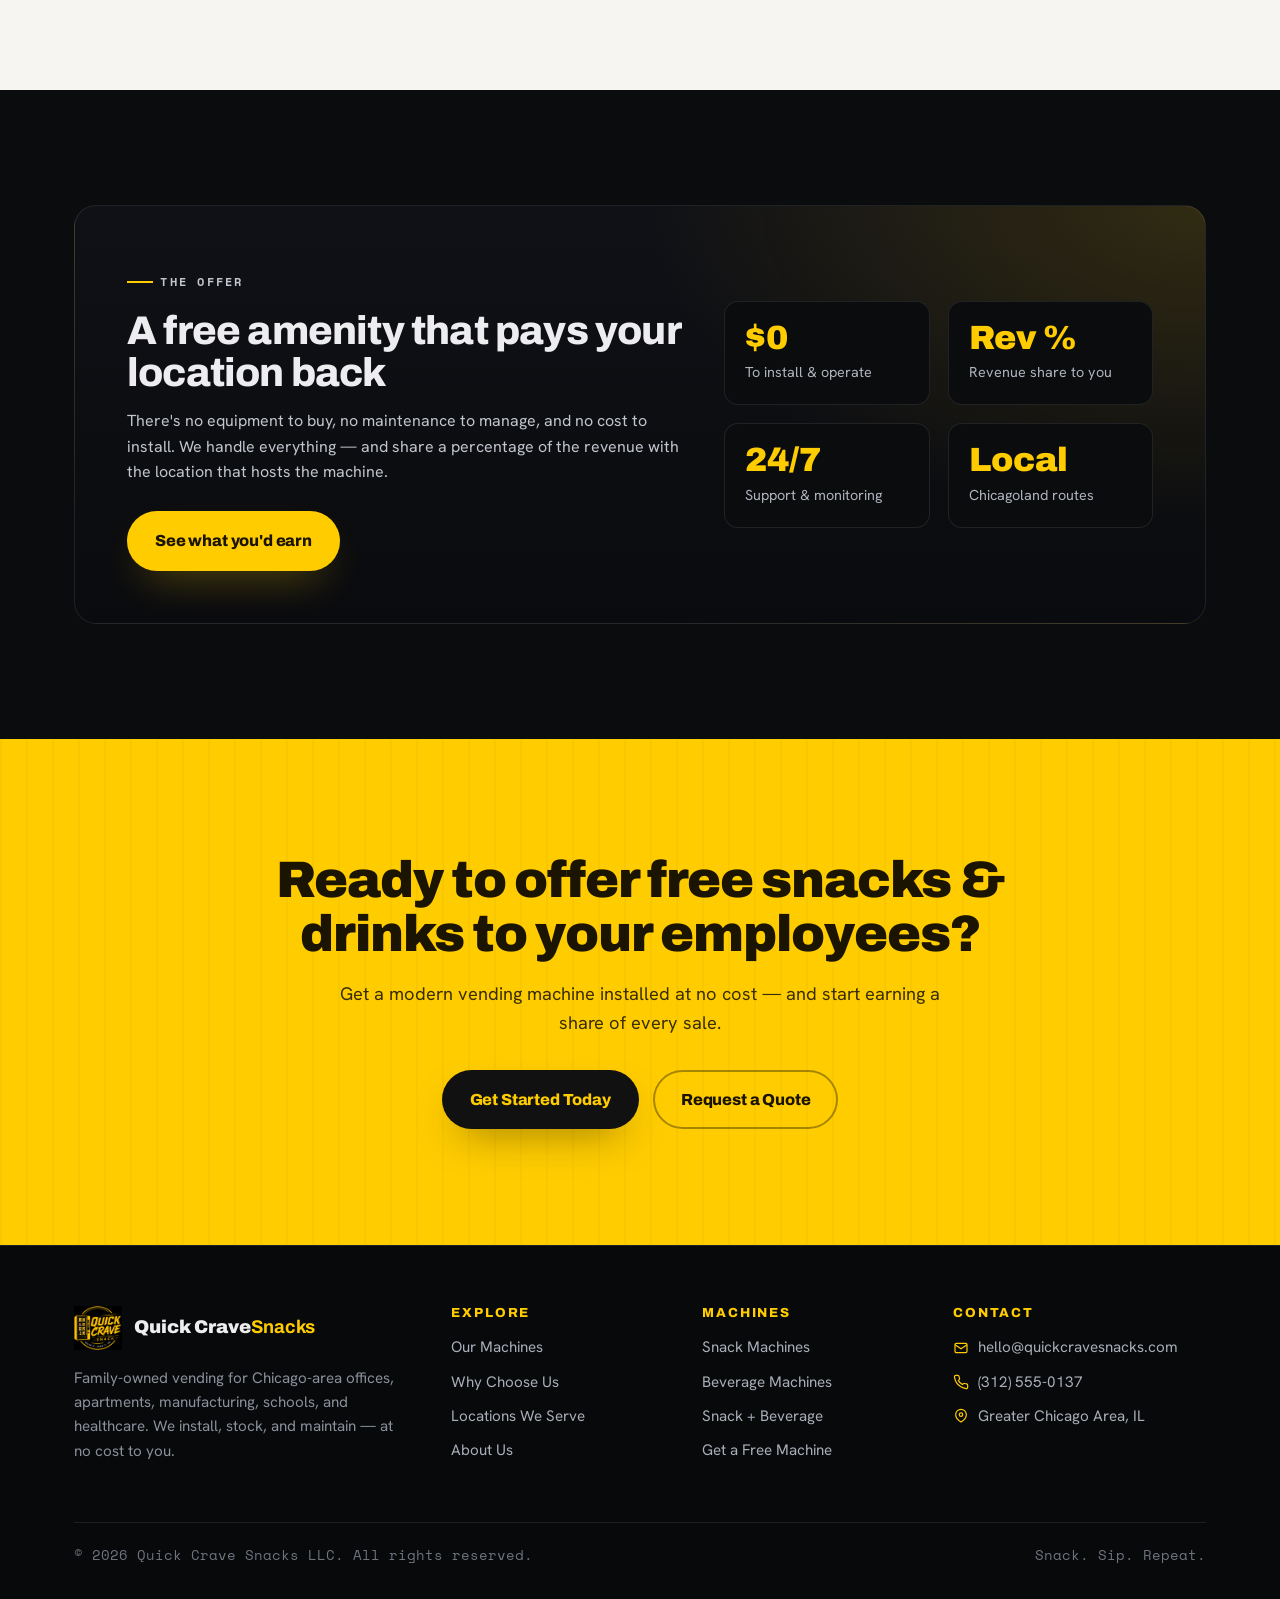
==== commit 038ff4e9: "Wire in real logo, favicon, and hero machine photo Replaces the SVG placeholders with the actual "Qu" ====
--- a/index.html
+++ b/index.html
@@ -5,7 +5,7 @@
   <meta name="viewport" content="width=device-width, initial-scale=1.0" />
   <title>Quick Crave Snacks — Free Vending Machines for Chicago Businesses</title>
   <meta name="description" content="Family-owned vending for Chicagoland. We install, stock, and maintain premium snack, beverage, and healthy vending machines at no cost to your business — plus a share of the revenue." />
-  <link rel="icon" type="image/svg+xml" href="assets/favicon.svg" />
+  <link rel="icon" type="image/png" href="assets/favicon.png" />
   <link rel="preconnect" href="https://fonts.googleapis.com" />
   <link rel="preconnect" href="https://fonts.gstatic.com" crossorigin />
   <link href="https://fonts.googleapis.com/css2?family=Archivo:wght@600;700;800;900&family=Hanken+Grotesk:wght@400;500;600;700&family=Space+Mono:wght@400;700&display=swap" rel="stylesheet" />
@@ -17,7 +17,7 @@
   <header class="nav">
     <div class="container nav-inner">
       <a class="nav-logo" href="index.html" aria-label="Quick Crave Snacks home">
-        <img src="assets/logo.svg" alt="Quick Crave Snacks logo" />
+        <img src="assets/logo.png" alt="Quick Crave Snacks logo" />
         <span class="wordmark">Quick Crave<b>Snacks</b></span>
       </a>
       <nav class="nav-links" aria-label="Primary">
@@ -58,7 +58,7 @@
       <div class="hero-machine reveal">
         <div class="frame">
           <span class="hero-badge">No cost to you</span>
-          <img src="assets/img/hero-machine.svg" alt="Modern Quick Crave Snacks combo vending machine with lit glass front" />
+          <img src="assets/img/hero-machine.png" alt="Modern Quick Crave Snacks combo vending machine with lit glass front" />
         </div>
       </div>
     </div>
@@ -289,7 +289,7 @@
       <div class="footer-grid">
         <div>
           <div class="brand-line">
-            <img src="assets/logo.svg" alt="Quick Crave Snacks logo" />
+            <img src="assets/logo.png" alt="Quick Crave Snacks logo" />
             <span class="wordmark">Quick Crave<b>Snacks</b></span>
           </div>
           <p>Family-owned vending for Chicago-area offices, apartments, manufacturing, schools, and healthcare. We install, stock, and maintain — at no cost to you.</p>
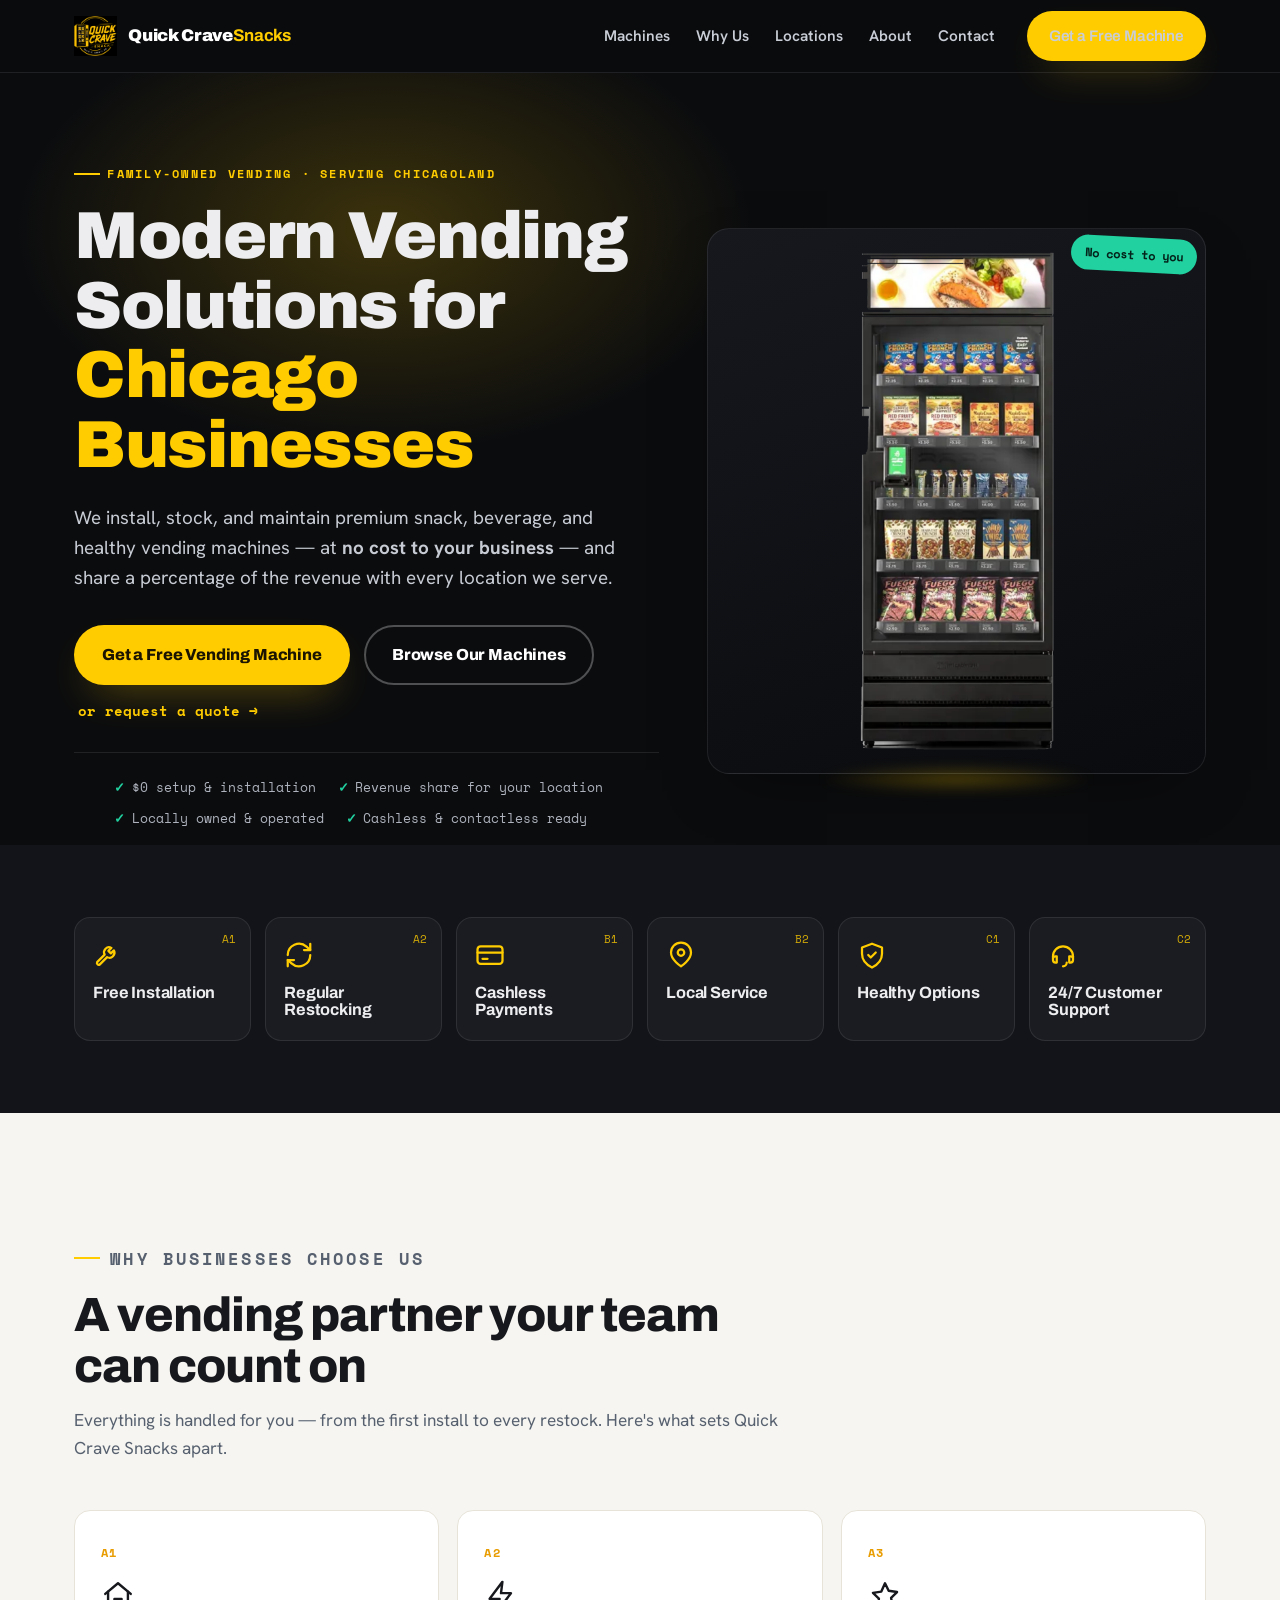
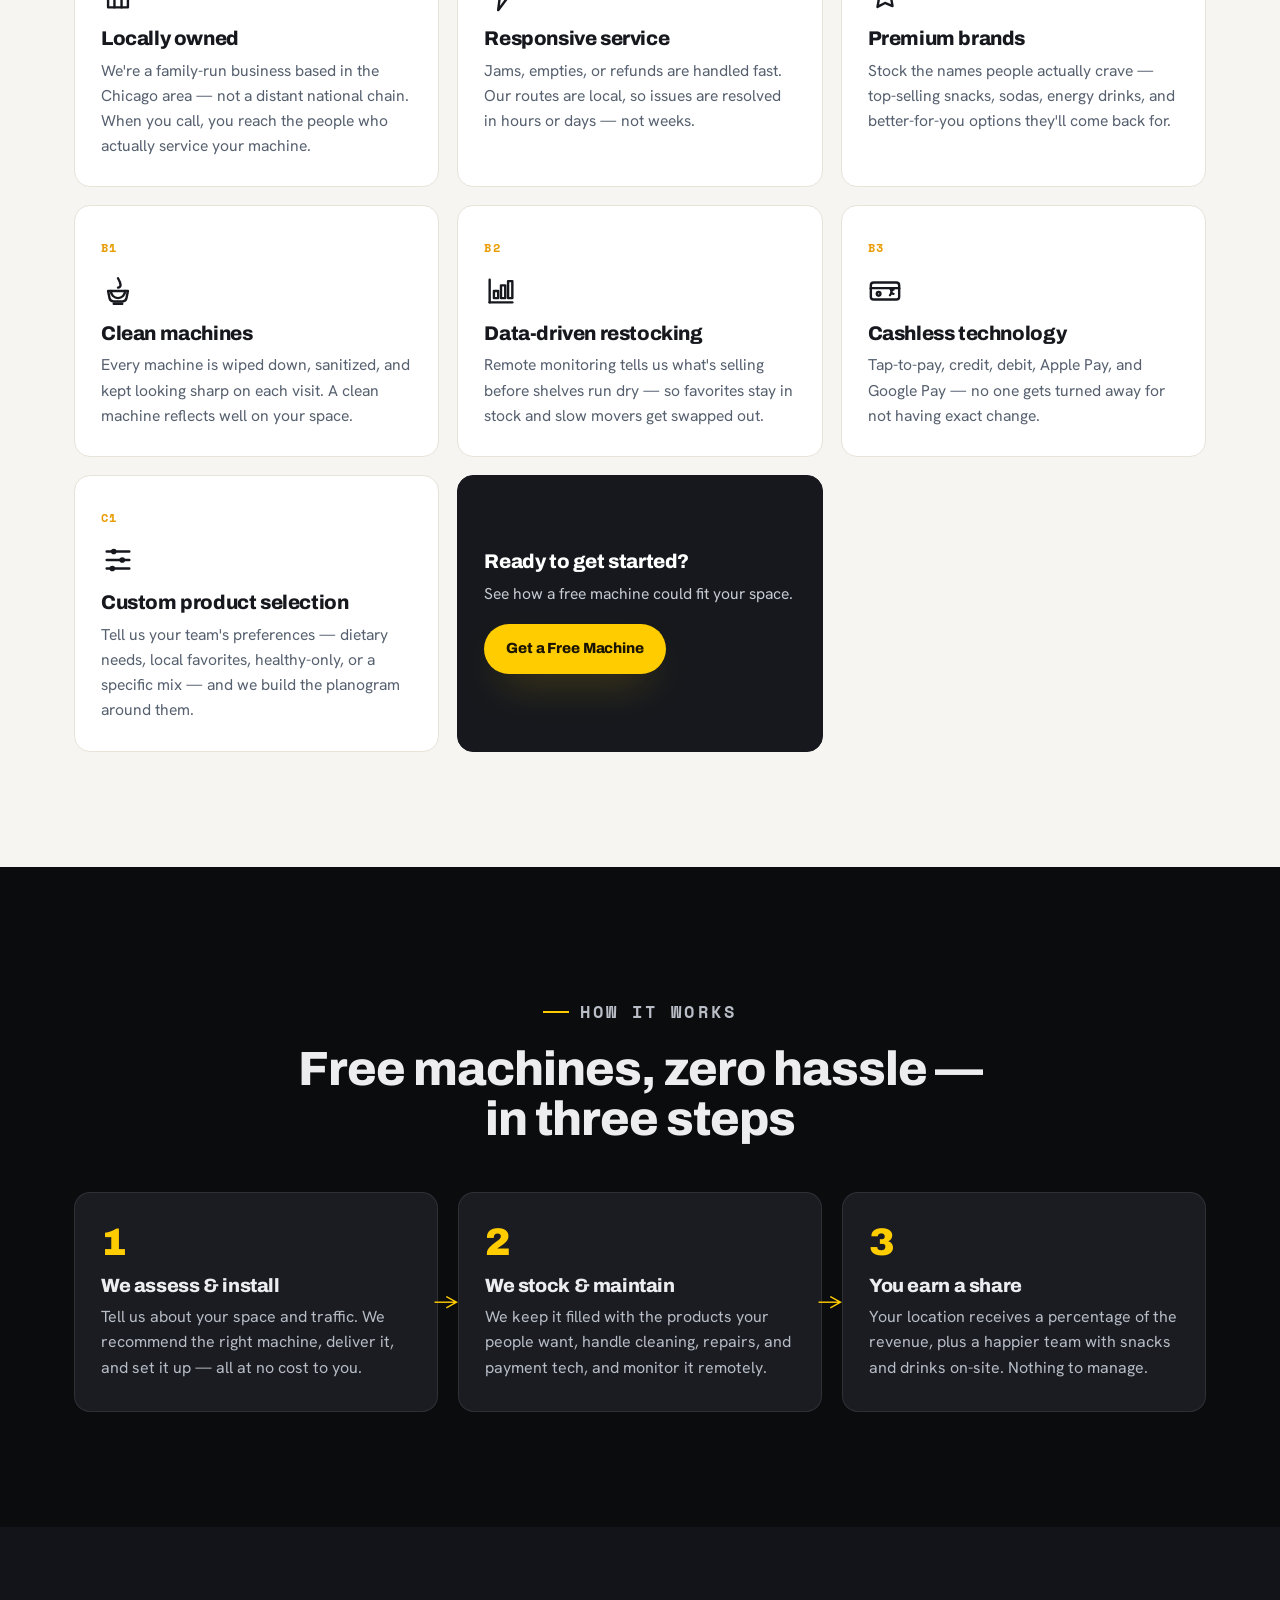
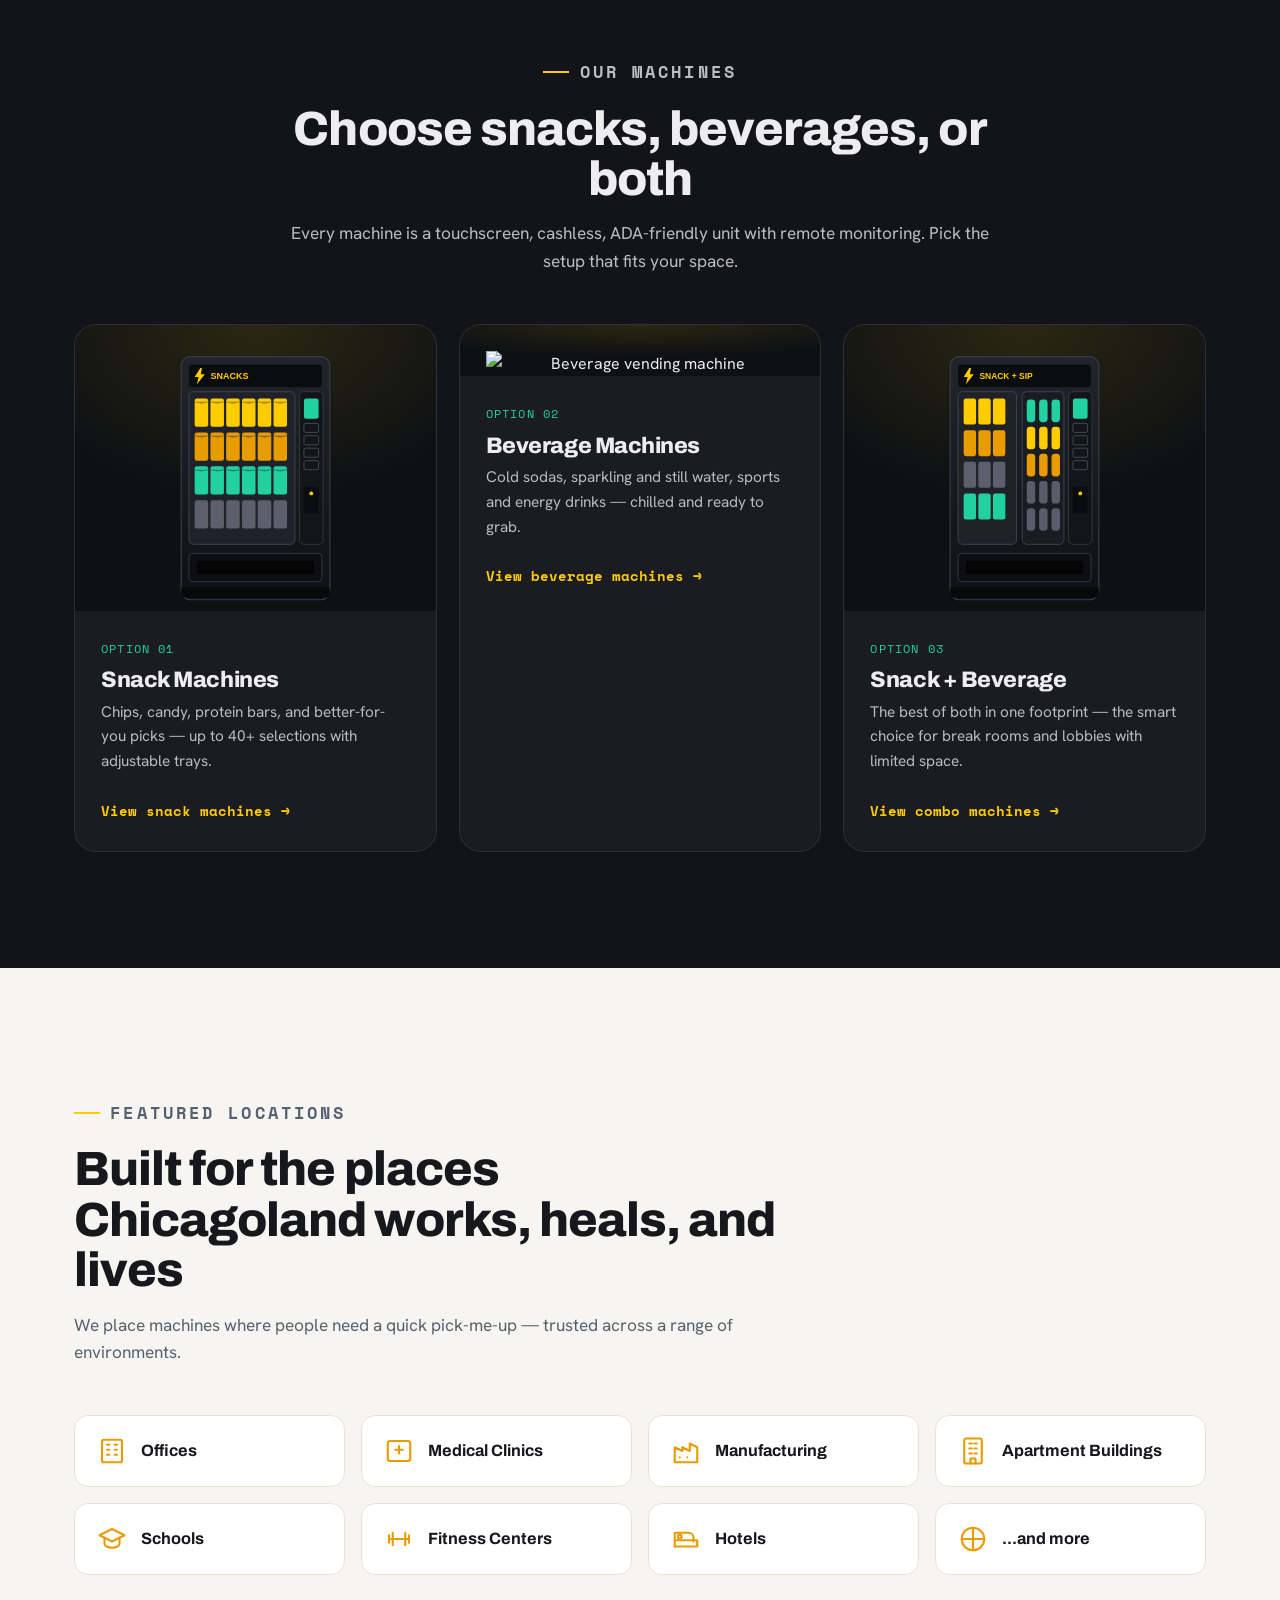
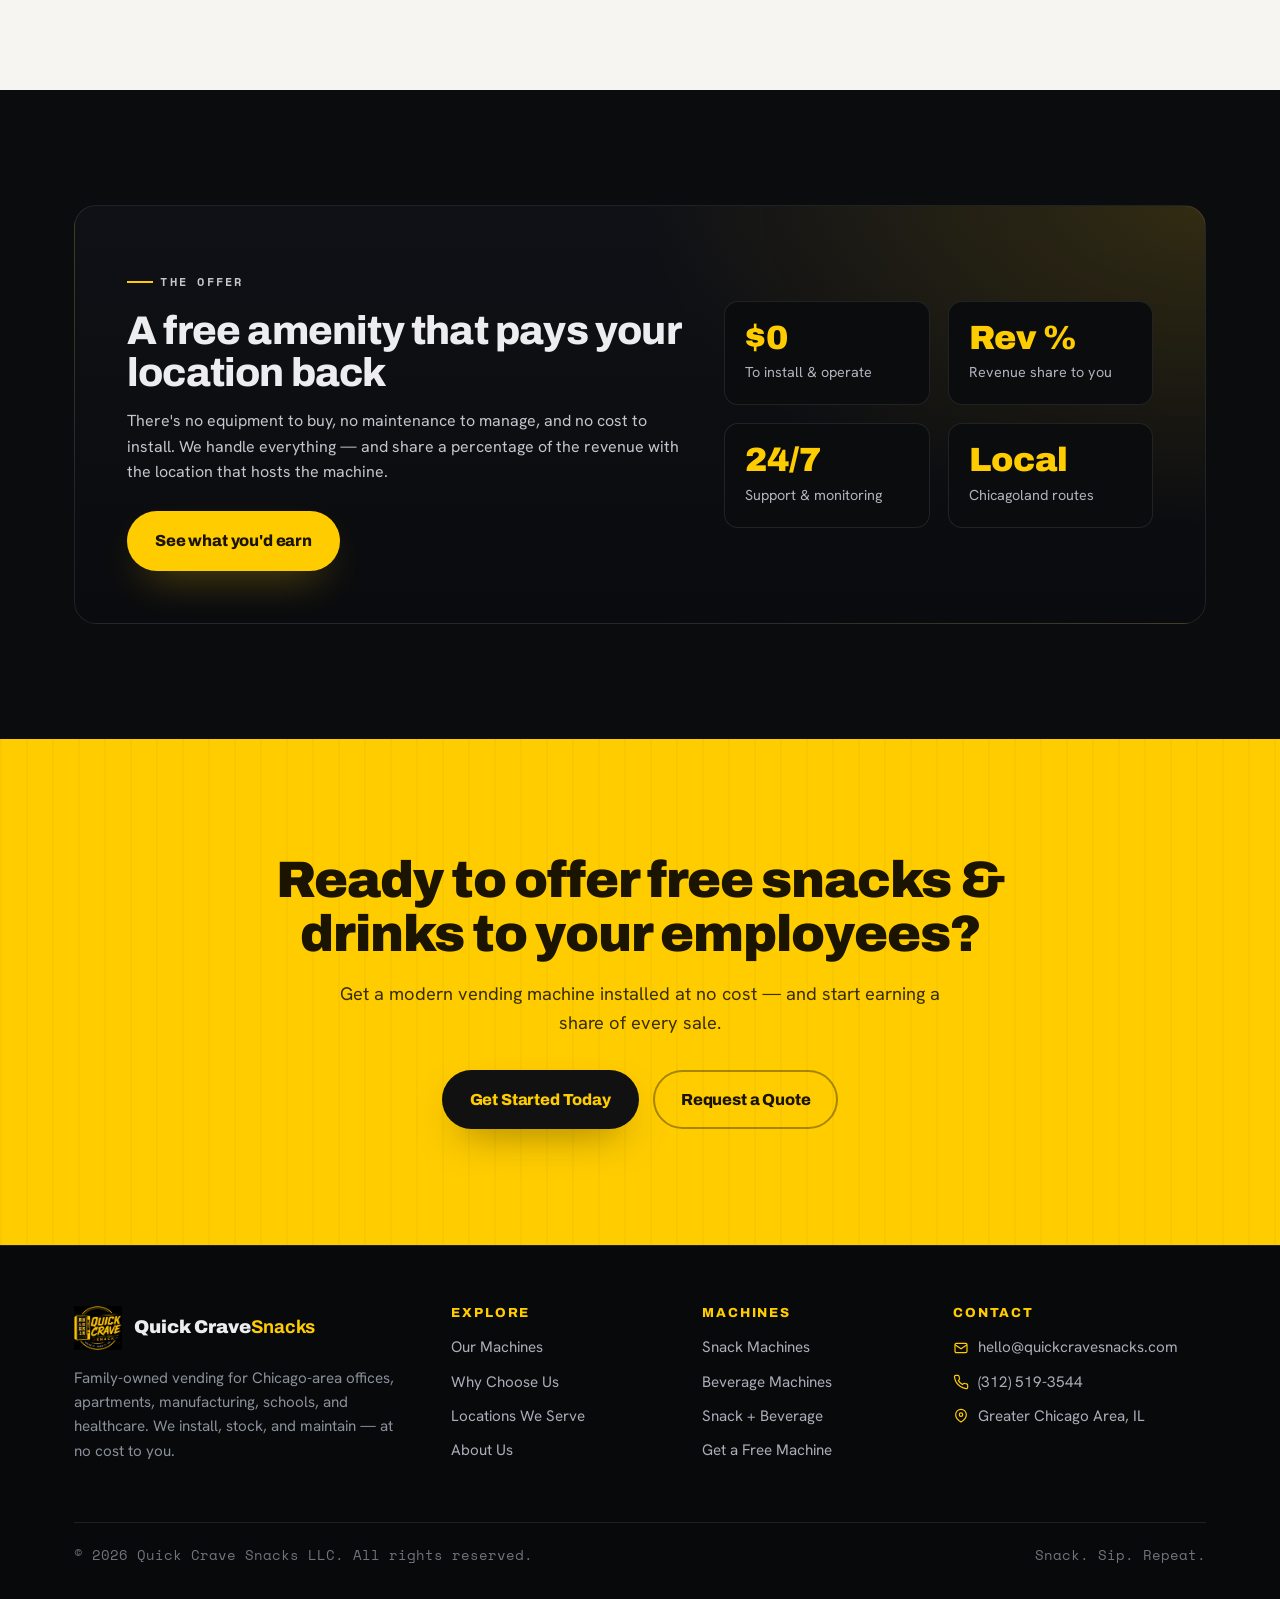
==== commit 34d7b68f: "Update placeholder phone number to (312) 519-3544 Replaces the (312) 555-0137 placeholder across all" ====
--- a/index.html
+++ b/index.html
@@ -316,7 +316,7 @@
           <h4>Contact</h4>
           <ul>
             <li class="contact-line"><svg viewBox="0 0 24 24" fill="none" stroke="currentColor" stroke-width="1.8"><rect x="3" y="5" width="18" height="14" rx="2"/><path d="m3 7 9 6 9-6"/></svg><a href="mailto:hello@quickcravesnacks.com">hello@quickcravesnacks.com</a></li>
-            <li class="contact-line"><svg viewBox="0 0 24 24" fill="none" stroke="currentColor" stroke-width="1.8"><path d="M22 16.9v3a2 2 0 0 1-2.2 2 19.8 19.8 0 0 1-8.6-3 19.5 19.5 0 0 1-6-6 19.8 19.8 0 0 1-3-8.6A2 2 0 0 1 4.1 2h3a2 2 0 0 1 2 1.7c.1.9.4 1.8.7 2.7a2 2 0 0 1-.5 2.1L8.1 9.9a16 16 0 0 0 6 6l1.4-1.2a2 2 0 0 1 2.1-.5c.9.3 1.8.6 2.7.7a2 2 0 0 1 1.7 2Z"/></svg><a href="tel:+13125550137">(312) 555-0137</a></li>
+            <li class="contact-line"><svg viewBox="0 0 24 24" fill="none" stroke="currentColor" stroke-width="1.8"><path d="M22 16.9v3a2 2 0 0 1-2.2 2 19.8 19.8 0 0 1-8.6-3 19.5 19.5 0 0 1-6-6 19.8 19.8 0 0 1-3-8.6A2 2 0 0 1 4.1 2h3a2 2 0 0 1 2 1.7c.1.9.4 1.8.7 2.7a2 2 0 0 1-.5 2.1L8.1 9.9a16 16 0 0 0 6 6l1.4-1.2a2 2 0 0 1 2.1-.5c.9.3 1.8.6 2.7.7a2 2 0 0 1 1.7 2Z"/></svg><a href="tel:+13125193544">(312) 519-3544</a></li>
             <li class="contact-line"><svg viewBox="0 0 24 24" fill="none" stroke="currentColor" stroke-width="1.8"><path d="M20 10c0 6-8 11-8 11s-8-5-8-11a8 8 0 0 1 16 0Z"/><circle cx="12" cy="10" r="2.6"/></svg><span>Greater Chicago Area, IL</span></li>
           </ul>
         </div>
